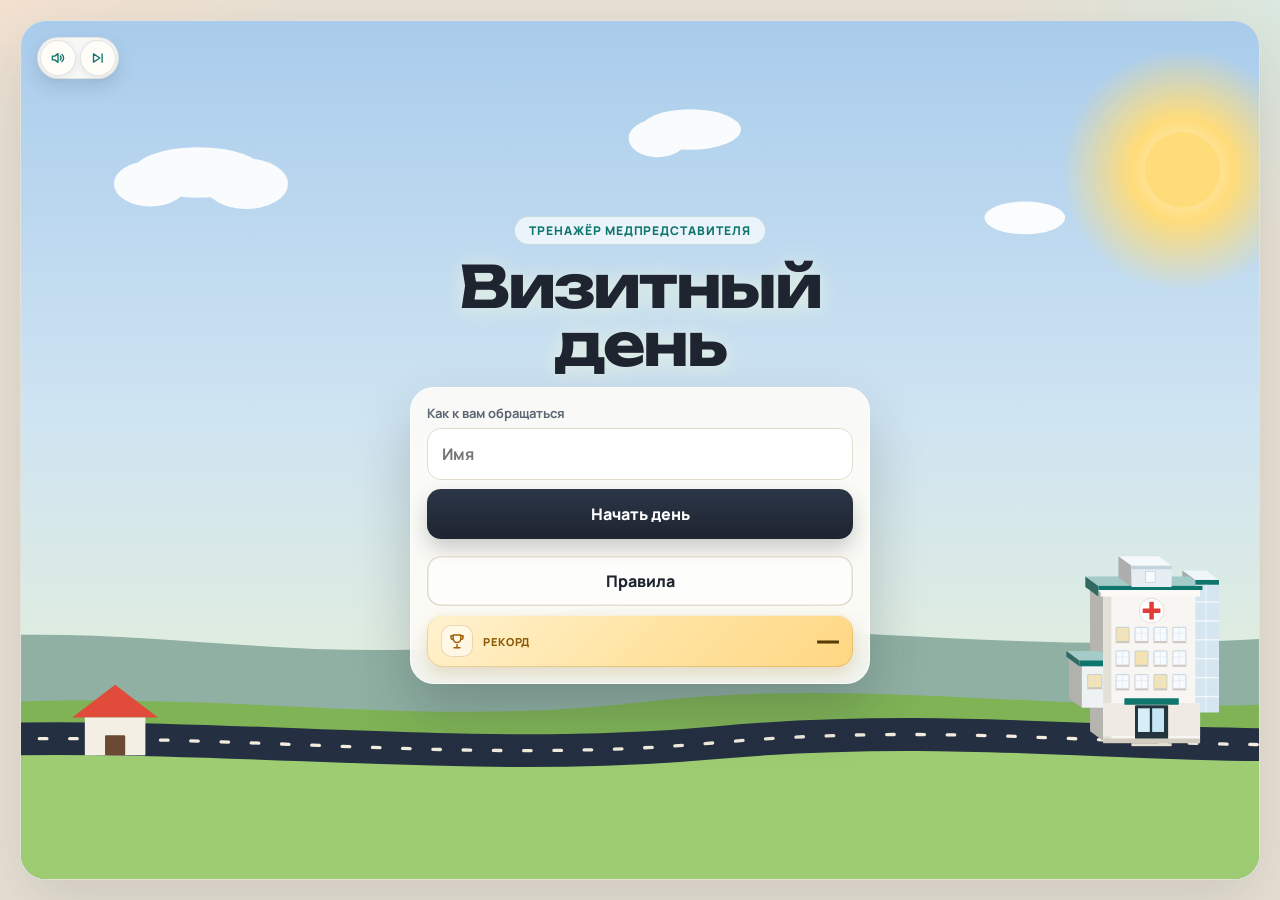
==== index.html @ bf177927 "Record finished days on a shared board under one name per player, and let the admin rename, lock, or" ====
<!DOCTYPE html>
<html lang="ru">
  <head>
    <meta charset="UTF-8" />
    <meta name="viewport" content="width=device-width, initial-scale=1" />
    <meta name="theme-color" content="#f6f1e7" />
    <meta name="description" content="Тренажёр визитного дня медпредставителя: маршрут по врачам и выбор препарата." />
    <title>Визитный день</title>
    <link rel="icon" href="data:image/svg+xml,%3Csvg xmlns='http://www.w3.org/2000/svg' viewBox='0 0 32 32'%3E%3Crect fill='%231e2430' rx='8' width='32' height='32'/%3E%3Cpath d='M8 22 V12 h4 v10 M14 22 V8 h4 v14 M20 22 v-6 h4 v6' fill='none' stroke='%23f6f1e7' stroke-width='2' stroke-linecap='round'/%3E%3C/svg%3E" />
    <link rel="preconnect" href="https://fonts.googleapis.com" />
    <link rel="preconnect" href="https://fonts.gstatic.com" crossorigin />
    <link href="https://fonts.googleapis.com/css2?family=Manrope:wght@400;500;600;700;800&family=Unbounded:wght@500;600&display=swap" rel="stylesheet" />
    <link rel="stylesheet" href="styles.css?v=drug-blue" />
  </head>
  <body>
    <div class="shell">
      <main class="stage" id="app"></main>
      <aside class="panel" id="side-right"></aside>
    </div>
    <script src="game.js?v=medical-names"></script>
    <script src="portraits.js"></script>
    <script src="app.js?v=corners"></script>
  </body>
</html>
---- styles.css ----
:root {
  --paper: #f6f1e7;
  --paper-2: #fffdf8;
  --ink: #1e2430;
  --muted: #5c6573;
  --line: #e4dccb;
  --road: #243042;
  --coral: #e23d2f;
  --teal: #0f766e;
  --amber: #a16207;
  --bad: #b42318;
  --shadow: 0 10px 24px rgba(36, 48, 66, 0.08);
  color-scheme: light;
}

* { box-sizing: border-box; }
*::before, *::after { box-sizing: border-box; }

html, body { height: 100%; }

body {
  margin: 0;
  color: var(--ink);
  font-family: Manrope, "Segoe UI", sans-serif;
  background:
    radial-gradient(900px 420px at -10% -10%, #ffe1cc 0%, transparent 55%),
    radial-gradient(800px 480px at 110% 0%, #d5ebe4 0%, transparent 50%),
    #e7e1d4;
}

button, input { font: inherit; color: inherit; }
button { cursor: pointer; }
button:disabled { cursor: default; }

:focus-visible {
  outline: 3px solid var(--teal);
  outline-offset: 2px;
}

.shell {
  height: 100dvh;
  max-width: 1920px;
  margin: 0 auto;
  padding: 20px;
  display: flex;
  gap: 20px;
}

.stage {
  flex: 1 1 auto;
  min-width: 0;
  height: 100%;
  background: var(--paper);
  position: relative;
  display: flex;
  flex-direction: column;
  overflow: clip;
  border-radius: 26px;
  border: 1px solid rgba(30, 36, 48, 0.08);
  box-shadow: 0 24px 60px rgba(30, 36, 48, 0.12);
}

.panel {
  display: none;
  flex: 0 0 300px;
  height: 100%;
  overflow: auto;
}

.num { font-variant-numeric: tabular-nums; }

.sr {
  position: absolute;
  width: 1px;
  height: 1px;
  overflow: hidden;
  clip: rect(0 0 0 0);
}

.start, .summary {
  flex: 1;
  min-height: 0;
  overflow: auto;
  padding: 40px clamp(24px, 5vw, 64px);
}
.start > *, .summary > * {
  max-width: 760px;
  margin-left: auto;
  margin-right: auto;
}
.start > .roster-grid,
.start > .roster-places { max-width: 1240px; }
.start.roster > * { max-width: 1240px; }

.shell.is-menu .panel { display: none; }

/* Game-style menu: centered console over an illustrated backdrop */
.start.menu {
  position: relative;
  padding: 28px clamp(16px, 4vw, 40px);
  display: flex;
  flex-direction: column;
  justify-content: safe center;
  align-items: center;
  overflow: auto;
}
.start.menu > * { max-width: none; margin: 0; }

.menu-scene {
  position: absolute;
  inset: 0;
  width: 100%;
  height: 100%;
  display: block;
  z-index: 0;
}
.menu-home { cursor: pointer; }
.menu-home-body {
  transform-box: fill-box;
  transform-origin: center;
}
.menu-home:hover .menu-home-body {
  animation: menu-home-pulse 0.85s ease-in-out infinite;
}
.menu-home:active .menu-home-body,
.menu-home.is-tap .menu-home-body {
  animation: menu-home-pulse 0.42s ease-in-out 2;
}
@keyframes menu-home-pulse {
  0%, 100% {
    transform: scale(1);
    filter: drop-shadow(0 0 0 rgba(225, 75, 60, 0));
  }
  50% {
    transform: scale(1.18);
    filter: drop-shadow(0 0 7px rgba(225, 75, 60, 0.7));
  }
}
@media (prefers-reduced-motion: reduce) {
  .menu-home:hover .menu-home-body,
  .menu-home:active .menu-home-body,
  .menu-home.is-tap .menu-home-body { animation: none; }
}

.menu-roster-btn {
  position: absolute;
  top: 16px;
  right: 16px;
  z-index: 3;
  width: 44px;
  height: 44px;
  display: grid;
  place-items: center;
  border: 1px solid rgba(255, 255, 255, 0.7);
  border-radius: 14px;
  background: rgba(255, 253, 248, 0.82);
  backdrop-filter: blur(6px);
  color: var(--ink);
  box-shadow: 0 8px 18px rgba(30, 36, 48, 0.16);
  transition: transform 0.12s ease, background 0.15s ease, box-shadow 0.12s ease;
}
.menu-roster-btn svg { width: 22px; height: 22px; }
.menu-roster-btn:hover {
  transform: translateY(-1px);
  background: rgba(255, 253, 248, 0.95);
  box-shadow: 0 12px 22px rgba(30, 36, 48, 0.2);
}

.menu-shell {
  position: relative;
  z-index: 1;
  width: min(460px, 100%);
  display: flex;
  flex-direction: column;
  gap: 14px;
}

.menu-title { text-align: center; }
.menu-title .eyebrow {
  display: inline-block;
  margin: 0 0 12px;
  padding: 6px 15px;
  border-radius: 999px;
  background: rgba(255, 255, 255, 0.7);
  backdrop-filter: blur(5px);
  color: var(--teal);
  box-shadow: inset 0 0 0 1px rgba(15, 118, 110, 0.18);
}
.menu-title h1 {
  font-size: clamp(40px, 4.6vw, 58px);
  line-height: 1;
  color: var(--ink);
  text-shadow: 0 2px 20px rgba(233, 242, 223, 0.95);
}
.menu-title .lead {
  margin: 10px auto 0;
  max-width: 460px;
  font-size: 14.5px;
  line-height: 1.4;
  font-weight: 600;
  color: #28323f;
  text-shadow: 0 1px 12px rgba(233, 242, 223, 0.95), 0 0 22px rgba(233, 242, 223, 0.85);
}
.menu-record {
  display: flex;
  align-items: center;
  gap: 10px;
  padding: 10px 14px;
  border-radius: 16px;
  background: linear-gradient(135deg, #fff2cf 0%, #ffe3a0 55%, #ffd783 100%);
  box-shadow:
    inset 0 1px 0 rgba(255, 255, 255, 0.7),
    inset 0 0 0 1px rgba(161, 98, 7, 0.22),
    0 6px 16px rgba(161, 98, 7, 0.18);
}
.menu-record-ico {
  flex: none;
  width: 32px;
  height: 32px;
  display: grid;
  place-items: center;
  border-radius: 10px;
  background: rgba(255, 255, 255, 0.55);
  color: #a16207;
  box-shadow: inset 0 0 0 1px rgba(161, 98, 7, 0.22);
}
.menu-record-ico svg { width: 18px; height: 18px; }
.menu-record-label {
  font-size: 11px;
  font-weight: 800;
  letter-spacing: 0.08em;
  text-transform: uppercase;
  color: #8a5a06;
}
.menu-record-value {
  margin-left: auto;
  font-family: Unbounded, Manrope, sans-serif;
  font-size: 20px;
  letter-spacing: -0.04em;
  color: #5a3d05;
}
button.menu-record {
  width: 100%;
  border: 0;
  color: inherit;
  font: inherit;
  text-align: left;
  cursor: pointer;
  transition: transform 0.12s ease;
}
button.menu-record:hover { transform: translateY(-1px); }

/* Glass console with stacked actions */
.menu-card {
  background: rgba(255, 253, 248, 0.88);
  backdrop-filter: blur(16px) saturate(1.1);
  border: 1px solid rgba(255, 255, 255, 0.75);
  border-radius: 24px;
  padding: 16px;
  box-shadow: 0 28px 56px rgba(30, 36, 48, 0.22);
  display: flex;
  flex-direction: column;
  gap: 9px;
}
.menu-card #start-form { display: flex; flex-direction: column; gap: 9px; }
.menu-card .field { margin: 0; font-size: 13px; color: var(--muted); }
.menu-card .field input { margin-top: 6px; min-height: 44px; }
.menu-card .error { margin: 0; min-height: 0; }
.menu-card .error:empty { display: none; }
.menu-card .btn {
  max-width: none;
  min-height: 46px;
  background: linear-gradient(180deg, #2b3647, #1e2430);
  box-shadow: 0 10px 20px rgba(30, 36, 48, 0.22);
  transition: transform 0.12s ease, box-shadow 0.12s ease;
}
.menu-card .btn:not(:disabled):hover {
  transform: translateY(-1px);
  box-shadow: 0 14px 26px rgba(30, 36, 48, 0.28);
}
.menu-card .btn.secondary {
  background: rgba(255, 255, 255, 0.6);
  box-shadow: inset 0 0 0 1.5px var(--line);
}
.menu-card .btn.secondary:not(:disabled):hover {
  background: rgba(255, 255, 255, 0.9);
  box-shadow: inset 0 0 0 1.5px var(--line);
}

.start.menu.summary-menu { overflow: hidden; }
.summary-menu .menu-shell {
  max-height: 100%;
  min-height: 0;
}
.summary-menu .menu-card {
  flex: 1 1 auto;
  min-height: 0;
  overflow: hidden;
}
.summary-body {
  min-height: 0;
  overflow: auto;
  display: flex;
  flex-direction: column;
  gap: 9px;
  padding-right: 12px;
  scrollbar-gutter: stable;
  scrollbar-width: thin;
  scrollbar-color: rgba(30, 36, 48, 0.4) transparent;
}
.summary-body::-webkit-scrollbar { width: 8px; }
.summary-body::-webkit-scrollbar-thumb {
  background: rgba(30, 36, 48, 0.28);
  border-radius: 99px;
}
.summary-menu .menu-title h1 {
  font-size: clamp(34px, 4vw, 48px);
  line-height: 1.05;
}
.summary-score {
  margin: 0;
  text-align: center;
}
.summary-score b {
  display: block;
  font-family: Unbounded, Manrope, sans-serif;
  font-size: 56px;
  letter-spacing: -0.05em;
  line-height: 0.95;
}
.summary-score span {
  display: block;
  margin-top: 4px;
  color: var(--muted);
  font-size: 13px;
  font-weight: 700;
}
.summary-kicker {
  margin: 4px 0 0;
  font-size: 11px;
  font-weight: 800;
  letter-spacing: 0.08em;
  text-transform: uppercase;
  color: var(--muted);
}
.summary-stats {
  margin: 0;
  padding: 0;
  list-style: none;
}
.summary-stats li {
  display: flex;
  justify-content: space-between;
  gap: 12px;
  align-items: baseline;
  padding: 8px 2px;
  border-top: 1px solid rgba(228, 220, 203, 0.95);
  font-size: 14px;
}
.summary-stats span { color: var(--muted); font-weight: 700; }
.summary-stats b {
  font-family: Unbounded, Manrope, sans-serif;
  font-size: 15px;
  letter-spacing: -0.03em;
  text-align: right;
}
.summary-tips {
  margin: 0;
  padding: 0;
  list-style: none;
  display: grid;
  gap: 6px;
}
.summary-tips li {
  margin: 0;
  padding: 10px 12px;
  border-radius: 14px;
  background: rgba(255, 255, 255, 0.55);
  box-shadow: inset 0 0 0 1px var(--line);
  font-size: 13px;
  line-height: 1.4;
  font-weight: 650;
}
.summary-empty {
  margin: 0;
  color: var(--muted);
  font-size: 13px;
  line-height: 1.4;
  font-weight: 650;
}
.menu-card .summary-log { margin: 0; }
.menu-card .summary-log article {
  background: rgba(255, 255, 255, 0.55);
  box-shadow: inset 0 0 0 1px var(--line);
}

/* Rules modal */
.menu-modal {
  position: absolute;
  inset: 0;
  z-index: 20;
  display: flex;
  align-items: center;
  justify-content: center;
  padding: 28px;
  background: rgba(30, 36, 48, 0.44);
  backdrop-filter: blur(3px);
  opacity: 0;
  transition: opacity 0.2s ease;
}
.menu-modal.is-open { opacity: 1; }
.menu-modal-card {
  width: min(460px, 100%);
  max-height: 100%;
  overflow: auto;
  background: var(--paper-2);
  border-radius: 24px;
  padding: 20px 22px 22px;
  box-shadow: 0 30px 70px rgba(30, 36, 48, 0.34);
  transform: translateY(10px) scale(0.98);
  transition: transform 0.2s ease;
}
.menu-modal.is-open .menu-modal-card { transform: none; }
.menu-modal-head {
  display: flex;
  align-items: center;
  justify-content: space-between;
  gap: 12px;
  margin-bottom: 14px;
}
.menu-modal-head h2 { margin: 0; font-size: 24px; letter-spacing: -0.04em; line-height: 1.1; }
.menu-modal-close {
  flex: none;
  width: 38px;
  height: 38px;
  display: grid;
  place-items: center;
  border: 0;
  border-radius: 12px;
  background: rgba(36, 48, 66, 0.06);
  color: var(--ink);
  transition: background 0.15s ease;
}
.menu-modal-close svg { width: 18px; height: 18px; }
.menu-modal-close:hover { background: rgba(36, 48, 66, 0.12); }
.board-tabs {
  display: grid;
  grid-template-columns: repeat(3, minmax(0, 1fr));
  gap: 6px;
  margin: 0 0 8px;
}
.board-tabs button {
  min-height: 40px;
  border: 0;
  border-radius: 12px;
  background: rgba(36, 48, 66, 0.06);
  color: var(--muted);
  font: inherit;
  font-size: 13px;
  font-weight: 800;
}
.board-tabs button.is-on {
  background: #1e2430;
  color: #fffdf8;
}
.board-note {
  margin: 0 0 12px;
  color: var(--muted);
  font-size: 13px;
  font-weight: 700;
}
.board-list {
  list-style: none;
  margin: 0;
  padding: 0;
  display: grid;
  gap: 6px;
}
.board-list li {
  display: grid;
  grid-template-columns: 28px minmax(0, 1fr) auto;
  gap: 8px;
  align-items: center;
  min-height: 42px;
  padding: 8px 10px;
  border-radius: 12px;
  background: white;
  box-shadow: inset 0 0 0 1px var(--line);
}
.board-list .rank {
  font-family: Unbounded, Manrope, sans-serif;
  font-size: 13px;
  color: var(--muted);
}
.board-list .is-1 .rank { color: #a16207; }
.board-list .is-2 .rank { color: #5c6573; }
.board-list .is-3 .rank { color: #9a3412; }
.board-list .who {
  overflow: hidden;
  text-overflow: ellipsis;
  white-space: nowrap;
  font-weight: 800;
}
.board-list .who i {
  margin-left: 6px;
  font-style: normal;
  font-size: 11px;
  font-weight: 800;
  letter-spacing: 0.04em;
  text-transform: uppercase;
  color: var(--teal);
}
.board-list .val { font-weight: 800; }
.board-list .is-you {
  background: #e7f6f3;
  box-shadow: inset 0 0 0 1.5px rgba(15, 118, 110, 0.45);
}
.board-empty {
  margin: 4px 0 0;
  color: var(--muted);
  font-weight: 700;
}
.menu-modal .rules { margin: 0; gap: 10px; }

.eyebrow {
  margin: 0 0 8px;
  color: var(--teal);
  font-size: 12px;
  font-weight: 800;
  letter-spacing: 0.08em;
  text-transform: uppercase;
}
.sheet .eyebrow {
  letter-spacing: 0.04em;
  line-height: 1.35;
}
.sheet .clinic-name {
  font-size: 16px;
  letter-spacing: 0.03em;
}

h1, h2, .score-pill strong, .result-points, .stamp {
  font-family: Unbounded, Manrope, sans-serif;
}

h1 {
  margin: 0;
  font-size: clamp(38px, 4vw, 54px);
  line-height: 1.02;
  letter-spacing: -0.04em;
}

.lead {
  margin: 14px 0 0;
  font-size: 16px;
  line-height: 1.45;
  max-width: 38em;
}

.rules {
  margin: 18px 0;
  padding: 0;
  list-style: none;
  display: grid;
  gap: 10px;
}

.rules li {
  display: grid;
  grid-template-columns: auto 1fr;
  gap: 10px;
  align-items: start;
  background: var(--paper-2);
  border-radius: 16px;
  padding: 12px;
  box-shadow: var(--shadow);
}

.rules b {
  width: 28px;
  height: 28px;
  border-radius: 50%;
  display: grid;
  place-items: center;
  background: var(--ink);
  color: white;
  font-size: 13px;
}

.rules p { margin: 0; line-height: 1.4; }
.rules span { display: block; color: var(--muted); font-size: 13px; margin-top: 2px; }

.block-title {
  margin: 22px 0 8px;
  font-size: 13px;
  font-weight: 800;
  letter-spacing: 0.04em;
  text-transform: uppercase;
  color: var(--muted);
}

.legend, .drugs {
  display: grid;
  grid-template-columns: repeat(auto-fit, minmax(170px, 1fr));
  gap: 8px;
}
.drugs { position: relative; }
.drug-flow {
  position: absolute;
  z-index: 1;
  margin: 0;
  width: 0;
  height: 0;
  border-radius: 14px;
  background-image: linear-gradient(
    105deg,
    #0c6b62 0%,
    #149488 24%,
    #5ee0c8 46%,
    #128578 64%,
    #0a574f 100%
  );
  background-size: 220% 100%;
  background-position: 0% 50%;
  box-shadow: 0 8px 16px rgba(12, 107, 98, 0.28), inset 0 1px 0 rgba(255, 255, 255, 0.38);
  pointer-events: none;
  opacity: 0;
  animation: sheet-btn-flow 4.8s ease-in-out infinite;
}
.drug-flow.is-on { opacity: 1; }

.legend-item, .drug {
  background: var(--paper-2);
  border-radius: 14px;
  padding: 10px 10px 10px 12px;
  border-left: 4px solid var(--spec);
  box-shadow: var(--shadow);
}

.legend-item { display: flex; flex-direction: column; gap: 2px; }
.legend-item b { font-size: 14px; }
.legend-item span, .drug small { color: var(--muted); font-size: 12px; }

.field { display: block; margin-top: 18px; font-weight: 700; }
.field input {
  display: block;
  width: 100%;
  margin-top: 8px;
  border: 1.5px solid var(--line);
  background: white;
  border-radius: 14px;
  padding: 14px 14px;
  font-size: 16px;
  min-height: 52px;
}
.field input:focus { border-color: var(--ink); outline: none; }

.error { min-height: 1.2em; margin: 8px 0 0; color: var(--bad); font-size: 14px; font-weight: 600; }

.btn, .ghost {
  appearance: none;
  border: 0;
  border-radius: 14px;
  min-height: 52px;
  padding: 14px 16px;
  font-weight: 800;
}

.btn {
  width: 100%;
  max-width: 420px;
  background: var(--ink);
  color: white;
}
.btn:not(:disabled):active { transform: translateY(1px); }
.btn:disabled { opacity: 0.4; }
.btn.secondary { background: transparent; color: var(--ink); box-shadow: inset 0 0 0 1.5px var(--line); margin-top: 8px; }

.ghost {
  background: transparent;
  color: var(--teal);
  width: 100%;
}

.roster-places {
  display: grid;
  grid-template-columns: repeat(auto-fill, minmax(240px, 1fr));
  gap: 8px;
  margin: 0 0 28px;
}
.roster-place {
  margin: 0;
  padding: 12px 14px;
  border-radius: 14px;
  background: var(--paper-2);
  box-shadow: var(--shadow);
  font-size: 14px;
  font-weight: 800;
  line-height: 1.3;
}
.roster-lines {
  display: grid;
  grid-template-columns: repeat(auto-fill, minmax(280px, 1fr));
  gap: 8px;
  margin: 0 0 28px;
}
.roster-line {
  margin: 0;
  padding: 12px 14px;
  border-radius: 14px;
  background: var(--paper-2);
  box-shadow: var(--shadow);
  line-height: 1.35;
}
.roster-line b {
  display: block;
  margin-bottom: 2px;
  color: #6a4510;
  font-size: 14px;
}
.roster-line span {
  color: var(--ink);
  font-size: 14px;
  font-weight: 700;
}
.roster-grid {
  display: grid;
  grid-template-columns: repeat(auto-fill, minmax(168px, 1fr));
  gap: 14px;
  margin: 18px 0 22px;
}
.roster-card {
  background: var(--paper-2);
  border-radius: 18px;
  padding: 10px 10px 12px;
  box-shadow: var(--shadow);
  text-align: center;
}
.roster-card .portrait { border-radius: 14px; }
.roster-card .spec { margin: 4px 0 0; }
.roster-note {
  margin: -6px 0 14px;
  color: var(--muted);
  font-size: 14px;
  font-weight: 700;
  line-height: 1.4;
}
.roster-kicker {
  margin: 0 0 8px;
  font-size: 13px;
  font-weight: 800;
  letter-spacing: 0.04em;
  text-transform: uppercase;
  color: var(--muted);
}
.roster-names {
  display: flex;
  flex-wrap: wrap;
  gap: 8px;
  margin: 0 0 18px;
}
.roster-name {
  margin: 0;
  padding: 8px 12px;
  border-radius: 999px;
  background: var(--paper-2);
  box-shadow: var(--shadow);
  font-size: 14px;
  font-weight: 800;
}
.roster .btn { margin-top: 4px; }

.fine { color: var(--muted); font-size: 12px; line-height: 1.45; margin: 14px 0 0; }
.best-line { margin: 12px 0 0; font-weight: 700; }

.game {
  position: relative;
  flex: 1;
  min-height: 0;
  display: flex;
  flex-direction: column;
}

.topbar {
  flex-shrink: 0;
  padding: 12px 22px 10px;
  background: rgba(246, 241, 231, 0.94);
  border-bottom: 1px solid rgba(36, 48, 66, 0.06);
  position: relative;
  z-index: 6;
  display: grid;
  grid-template-columns: auto minmax(80px, 1fr) auto;
  grid-template-areas:
    "who bar links"
    "who meta links";
  gap: 4px 28px;
  align-items: center;
}
.top-row { grid-area: who; display: flex; align-items: center; }
.daybar { grid-area: bar; }
.day-meta { grid-area: meta; }
.top-links { grid-area: links; }

.score-pill {
  display: flex;
  align-items: center;
  gap: 8px;
  padding: 4px 14px 4px 4px;
  border-radius: 16px;
  background:
    linear-gradient(180deg, rgba(255, 255, 255, 0.72), rgba(255, 255, 255, 0) 46%),
    linear-gradient(180deg, #fff4cc, #f6c453);
  color: #6a4510;
  line-height: 1;
  flex-shrink: 0;
  box-shadow:
    inset 0 1px 0 rgba(255, 255, 255, 0.9),
    inset 0 0 0 1px rgba(176, 124, 20, 0.28),
    0 8px 16px rgba(176, 124, 20, 0.16);
}
.score-mark {
  width: 32px;
  height: 32px;
  border-radius: 12px;
  display: grid;
  place-items: center;
  background:
    linear-gradient(180deg, #fffdf6, #ffe08a);
  color: #c2410c;
  box-shadow: inset 0 0 0 1px rgba(176, 124, 20, 0.22);
}
.score-mark svg { width: 16px; height: 16px; display: block; }
.score-copy {
  display: flex;
  flex-direction: column;
  align-items: flex-start;
  gap: 2px;
  min-width: 4.2em;
}
.score-kicker {
  font-family: Manrope, sans-serif;
  font-size: 9px;
  font-weight: 800;
  letter-spacing: 0.12em;
  text-transform: uppercase;
  color: #8a5a14;
}
.score-pill strong {
  font-size: 18px;
  font-weight: 600;
  letter-spacing: -0.04em;
  line-height: 1;
  color: #5c3a08;
}

.daybar {
  align-self: end;
  height: 8px;
  border-radius: 99px;
  background: #e3d9c6;
  overflow: hidden;
}
.daybar i {
  display: block;
  height: 100%;
  width: 0;
  background: linear-gradient(90deg, var(--teal), #e2a23a 70%, var(--coral));
  border-radius: inherit;
}

.day-meta, .top-links {
  display: flex;
  justify-content: space-between;
  gap: 16px;
  align-items: center;
  font-size: 12px;
  color: var(--muted);
}
.top-links { justify-content: flex-end; gap: 8px; }
.soundbar {
  position: relative;
  z-index: 6;
  display: flex;
  align-items: center;
  flex-shrink: 0;
  gap: 4px;
  padding: 3px;
  border-radius: 999px;
  background: #fffdf8;
  box-shadow: inset 0 0 0 1px rgba(36, 48, 66, 0.1);
}
.soundbar.is-floating {
  position: absolute;
  top: 16px;
  left: 16px;
  z-index: 4;
  max-width: none;
  margin: 0;
  background: rgba(255, 253, 248, 0.9);
  box-shadow: inset 0 0 0 1px rgba(36, 48, 66, 0.1), 0 8px 18px rgba(30, 36, 48, 0.12);
}
.start > .soundbar.is-floating { max-width: none; margin: 0; }
.start { position: relative; }
.sound-mute.is-off { color: var(--muted); }
.icon-btn {
  width: 36px;
  height: 36px;
  min-height: 36px;
  padding: 0;
  border: 0;
  border-radius: 50%;
  display: grid;
  place-items: center;
  background: #fffdf8;
  color: var(--teal);
  box-shadow: inset 0 0 0 1px rgba(36, 48, 66, 0.12), 0 2px 6px rgba(30, 36, 48, 0.08);
}
.icon-btn svg {
  width: 18px;
  height: 18px;
  display: block;
  fill: none;
  stroke: currentColor;
  stroke-width: 1.8;
  stroke-linecap: round;
  stroke-linejoin: round;
}
.icon-btn:hover { background: #f3fbf8; }
.icon-finish { color: var(--coral); }
.icon-finish:hover { background: #fff4f1; }

.map-frame {
  position: relative;
  flex: 1 1 auto;
  height: 0;
  min-height: 0;
}
.map-frame > .soundbar {
  position: absolute;
  top: 16px;
  left: 16px;
  z-index: 7;
  background: rgba(255, 253, 248, 0.94);
  box-shadow: inset 0 0 0 1px rgba(36, 48, 66, 0.1), 0 8px 18px rgba(30, 36, 48, 0.16);
}
.map-scroll {
  position: absolute;
  inset: 0;
  overflow-x: scroll;
  overflow-y: auto;
  overscroll-behavior: contain;
  overflow-anchor: none;
  background: #b9e2fb;
}

.stage.is-modal .map-scroll { overflow: hidden; }
.stage.is-busy .map-scroll { overflow: auto; pointer-events: none; }

.scenery {
  position: absolute;
  inset: 0;
  z-index: 0;
  pointer-events: none;
  overflow: hidden;
}
.landscape {
  position: absolute;
  inset: 0;
  width: 100%;
  height: 100%;
  display: block;
  transform: translateZ(0);
}
.sky-cloud { opacity: 0.94; }
.sky-sun { filter: drop-shadow(0 0 4px rgba(255, 210, 90, 0.35)); }
.hill-far { fill: #8aa89a; }
.hill-mid { fill: #6d9a62; }
.hill-near { fill: #7fb356; }
.hill-front { fill: #9dcc72; }
.hill-sheet {
  position: absolute;
  top: 0;
  height: 100%;
  pointer-events: none;
  will-change: transform;
}
.sky-clouds { z-index: 0; }

.route {
  position: relative;
  height: 100%;
  min-height: 100%;
  width: 2400px;
}

.road {
  position: absolute;
  left: 0;
  top: 0;
  width: 100%;
  height: 100%;
  overflow: visible;
  pointer-events: none;
  z-index: 1;
}
.road-body {
  fill: url(#roadSideGrad);
  stroke: #1a2030;
  stroke-width: 0.8;
  stroke-linejoin: round;
}
.road-lip {
  fill: none;
  stroke: rgba(255, 253, 248, 0.38);
  stroke-width: 2;
  stroke-linecap: round;
}
.road-mark {
  fill: none;
  stroke: #f3ecdf;
  stroke-width: 1.5;
  stroke-dasharray: 3 14;
  stroke-linecap: round;
  opacity: 0.85;
}

.skyline {
  position: absolute;
  inset: 0;
  z-index: 0;
  pointer-events: none;
}
.city-layer { position: absolute; inset: 0; }
.city-block {
  position: absolute;
  left: 0;
  top: 0;
  transform: translate(-50%, -100%);
  filter: brightness(0.84) saturate(0.86) drop-shadow(0 2px 1px rgba(36, 48, 66, 0.16));
  will-change: transform;
}
.city-layer[data-depth="0.97"] .city-block {
  filter: brightness(0.78) saturate(0.8) drop-shadow(0 2px 1px rgba(36, 48, 66, 0.14));
}
.city-layer[data-depth="0.94"] .city-block {
  filter: brightness(0.48) saturate(0.5) drop-shadow(0 2px 1px rgba(36, 48, 66, 0.1));
}
.city-block svg { display: block; width: 100%; height: 100%; }

.stop { position: absolute; width: 0; height: 0; }
.stop.center { width: 168px; height: auto; z-index: 3; }
.clinic-hit {
  position: absolute;
  left: calc(var(--clinic-w, 194px) / -2);
  top: calc(var(--clinic-sink, 4px) - var(--clinic-h, 263px));
  width: var(--clinic-w, 194px);
  height: var(--clinic-h, 263px);
  padding: 0;
  border: 0;
  background: none;
  color: inherit;
}
.clinic {
  position: absolute;
  inset: 0;
  z-index: 0;
  pointer-events: none;
  filter: drop-shadow(0 4px 3px rgba(36, 48, 66, 0.28));
  transition: filter 0.2s ease;
}
.clinic-hit:not(:disabled) { cursor: pointer; }
.clinic-hit:not(:disabled):hover .clinic {
  filter:
    brightness(1.07)
    saturate(1.06)
    drop-shadow(0 8px 6px rgba(36, 48, 66, 0.34))
    drop-shadow(0 0 12px color-mix(in srgb, var(--spec, #0f766e) 55%, transparent));
}
.clinic svg { display: block; width: 100%; height: 100%; }
.clinic-banner {
  --banner-ring: transparent;
  position: absolute;
  left: 50%;
  bottom: calc(100% + var(--banner-gap, 10px));
  z-index: 3;
  display: flex;
  align-items: stretch;
  gap: 4px;
  transform: translateX(-50%);
  padding: 4px;
  border-radius: 18px;
  background: #fffdf8;
  color: var(--ink);
  box-shadow:
    0 0 0 1px rgba(30, 36, 48, 0.06),
    0 0 0 2px var(--banner-ring),
    0 12px 20px rgba(30, 36, 48, 0.16);
  white-space: nowrap;
  transition: transform 0.55s cubic-bezier(0.2, 0.7, 0.2, 1), box-shadow 0.35s ease;
}
.clinic-hit:not(:disabled):hover .clinic-banner {
  --banner-ring: color-mix(in srgb, var(--spec, #0f766e) 62%, white);
  transform: translateX(-50%) translateY(-4px);
  transition: transform 0.2s ease, box-shadow 0.2s ease;
}
.clinic-banner::after {
  content: "";
  position: absolute;
  left: 50%;
  bottom: -6px;
  transform: translateX(-50%);
  border-left: 7px solid transparent;
  border-right: 7px solid transparent;
  border-top: 7px solid #fffdf8;
  filter: drop-shadow(0 1px 0 rgba(30, 36, 48, 0.06));
}
.banner-time {
  display: flex;
  align-items: center;
  gap: 6px;
  min-width: 78px;
  padding: 6px 10px 6px 8px;
  border-radius: 14px;
  background:
    linear-gradient(180deg, rgba(255, 255, 255, 0.72), rgba(255, 255, 255, 0) 52%),
    linear-gradient(180deg, #fff3d4, #ffd27a);
  color: #8a4e12;
  box-shadow: inset 0 0 0 1px rgba(176, 112, 20, 0.16);
}
.banner-time[hidden] { display: none; }
.banner-time-icon { width: 15px; height: 15px; flex: none; }
.banner-time-copy { display: flex; flex-direction: column; align-items: flex-start; gap: 2px; }
.banner-time-val {
  font-family: Unbounded, Manrope, sans-serif;
  font-size: 13px;
  font-weight: 600;
  letter-spacing: -0.03em;
  line-height: 1;
}
.banner-kicker {
  font-family: Manrope, sans-serif;
  font-size: 9px;
  font-weight: 800;
  letter-spacing: 0.02em;
  line-height: 1;
  opacity: 0.78;
}
.is-current .banner-time {
  background:
    linear-gradient(180deg, rgba(255, 255, 255, 0.72), rgba(255, 255, 255, 0) 52%),
    linear-gradient(180deg, #e7f7f3, #b7e6db);
  color: #0f766e;
  box-shadow: inset 0 0 0 1px rgba(15, 118, 110, 0.18);
}
.banner-pts {
  display: flex;
  flex-direction: column;
  align-items: center;
  justify-content: center;
  gap: 2px;
  min-width: 64px;
  padding: 6px 12px 7px;
  border-radius: 14px;
}
.banner-pts-open {
  background:
    linear-gradient(180deg, rgba(255, 255, 255, 0.78), rgba(255, 255, 255, 0.16) 48%),
    color-mix(in srgb, var(--spec, #0f766e) 24%, white);
  color: color-mix(in srgb, var(--spec, #0f766e) 74%, #1e2430);
  box-shadow: inset 0 0 0 1px color-mix(in srgb, var(--spec, #0f766e) 28%, white);
}
.banner-pts-done {
  display: none;
  flex-direction: row;
  gap: 6px;
  padding-left: 10px;
  background:
    linear-gradient(180deg, rgba(255, 255, 255, 0.75), rgba(255, 255, 255, 0) 50%),
    #e7f6ef;
  color: #176b32;
  box-shadow: inset 0 0 0 1px rgba(23, 107, 50, 0.14);
}
.banner-pts .num {
  font-family: Unbounded, Manrope, sans-serif;
  font-size: 16px;
  font-weight: 600;
  letter-spacing: -0.04em;
  line-height: 1;
  color: color-mix(in srgb, var(--spec, #0f766e) 82%, #1e2430);
}
.banner-unit {
  font-family: Manrope, sans-serif;
  font-size: 9px;
  font-weight: 800;
  letter-spacing: 0.03em;
  line-height: 1;
  opacity: 0.78;
}
.banner-score { display: flex; flex-direction: column; align-items: center; gap: 2px; }
.banner-check { width: 16px; height: 16px; flex: none; color: currentColor; }
.stop.is-visited .banner-time,
.stop.is-visited .banner-pts-open { display: none; }
.stop.is-visited .banner-pts-done { display: flex; }
.stop.is-reveal.is-visited .clinic-banner { transform: translateX(-50%) scale(1.06); }
.clinic-hit:not(:disabled):active .clinic-banner { transform: translateX(-50%) scale(0.97); }
.is-locked .clinic { opacity: 0.5; }
.is-locked .clinic-banner { opacity: 0.88; }
.is-current .clinic-banner { --banner-ring: var(--ink); }
.is-selected .clinic-banner { --banner-ring: var(--coral); }
.stop[data-outcome="full"] { --visit-accent: #176b32; }
.stop[data-outcome="half"] { --visit-accent: #8a4e12; }
.stop[data-outcome="quarter"] { --visit-accent: #3451a3; }
.stop[data-outcome="none"] { --visit-accent: #5c6573; }
.stop[data-outcome="dislike"] { --visit-accent: #b42318; }
.stop[data-outcome="full"] .banner-pts-done {
  background:
    linear-gradient(180deg, rgba(255, 255, 255, 0.75), rgba(255, 255, 255, 0) 50%),
    #e7f6ef;
  color: #176b32;
}
.stop[data-outcome="half"] .banner-pts-done {
  background:
    linear-gradient(180deg, rgba(255, 255, 255, 0.75), rgba(255, 255, 255, 0) 50%),
    #fff1d4;
  color: #8a4e12;
}
.stop[data-outcome="quarter"] .banner-pts-done {
  background:
    linear-gradient(180deg, rgba(255, 255, 255, 0.75), rgba(255, 255, 255, 0) 50%),
    #e7eeff;
  color: #3451a3;
}
.stop[data-outcome="none"] .banner-pts-done {
  background:
    linear-gradient(180deg, rgba(255, 255, 255, 0.75), rgba(255, 255, 255, 0) 50%),
    #eef0f3;
  color: #5c6573;
}
.stop[data-outcome="dislike"] .banner-pts-done {
  background:
    linear-gradient(180deg, rgba(255, 255, 255, 0.75), rgba(255, 255, 255, 0) 50%),
    #ffece8;
  color: #b42318;
}
.stop[data-outcome="full"] .banner-pts-done .num,
.stop[data-outcome="half"] .banner-pts-done .num,
.stop[data-outcome="quarter"] .banner-pts-done .num,
.stop[data-outcome="none"] .banner-pts-done .num,
.stop[data-outcome="dislike"] .banner-pts-done .num { color: currentColor; }
.home { display: block; width: 100%; height: auto; overflow: visible; }
.home text { font-family: Manrope, sans-serif; font-size: 15px; font-weight: 800; fill: var(--ink); }

.pin {
  position: absolute;
  width: 14px;
  height: 14px;
  border-radius: 50%;
  background: var(--paper);
  border: 3px solid var(--road);
  z-index: 2;
  left: 50%;
}
.stop.at-clinic .pin { top: 0; bottom: auto; transform: translate(-50%, -50%); }
.stop.center .pin { left: 100%; top: 60.6%; transform: translate(-50%, -50%); }

.token {
  position: absolute;
  z-index: 4;
  width: 80px;
  height: 35px;
  margin-left: -40px;
  margin-top: -26px;
  pointer-events: none;
  transform-origin: 50% 75%;
}
.token svg { display: block; width: 100%; height: 100%; overflow: visible; filter: drop-shadow(0 2px 1px rgba(30, 36, 48, 0.35)); }
.car-suspension,
.car-engine,
.car-spring,
.car-wheel {
  transform-box: fill-box;
  transform-origin: center bottom;
}
.car-engine { transform-origin: 50% 62%; }
.car-wheel { transform-origin: center; }
.car-suspension { animation: car-spring 0.52s ease-in-out infinite; }
.car-engine { animation: car-motor 0.11s linear infinite; }
.car-spring { animation: car-spring-squash 0.52s ease-in-out infinite; }
.token.is-driving .car-suspension,
.token.is-driving .car-spring { animation-duration: 0.26s; }
.token.is-driving .car-wheel { animation: car-roll 0.38s linear infinite; }
@keyframes car-spring {
  0%, 100% { transform: translateY(0); }
  50% { transform: translateY(1.7px); }
}
@keyframes car-spring-squash {
  0%, 100% { transform: scaleY(1); }
  50% { transform: scaleY(0.45); }
}
@keyframes car-motor {
  0%, 100% { transform: translate(0, 0); }
  25% { transform: translate(0.45px, -0.25px); }
  50% { transform: translate(-0.4px, 0.3px); }
  75% { transform: translate(0.3px, 0.15px); }
}
@keyframes car-roll {
  to { transform: rotate(360deg); }
}
@media (prefers-reduced-motion: reduce) {
  .car-suspension,
  .car-engine,
  .car-spring,
  .car-wheel { animation: none; }
}

.portrait-slot { position: relative; width: 100%; }
.portrait { width: 100%; height: auto; display: block; border-radius: 14px; }
.portrait .face-lid,
.portrait .face-look,
.portrait .face-brow {
  transform-box: fill-box;
  transform-origin: center;
}
.portrait .face-lid {
  transform: scaleY(0);
  transform-origin: center top;
  animation: face-blink var(--face-pace, 6.4s) var(--face-delay, 0s) infinite;
  animation-fill-mode: backwards;
}
.portrait .face-look {
  animation: face-glance calc(var(--face-pace, 6.4s) * 1.05) calc(var(--face-delay, 0s) + 0.15s) infinite;
}
.portrait .face-brow {
  animation: face-brow var(--face-pace, 6.4s) var(--face-delay, 0s) infinite;
}
@keyframes face-blink {
  0%, 8%, 14%, 20%, 26%, 100% { transform: scaleY(0); }
  11%, 23% { transform: scaleY(1); }
}
@keyframes face-glance {
  0%, 30%, 78%, 100% { transform: translate(0, 0); }
  40%, 52% { transform: translate(1.7px, 0.35px); }
  62%, 72% { transform: translate(-1.3px, 0.55px); }
}
@keyframes face-brow {
  0%, 32%, 74%, 100% { transform: translateY(0); }
  44%, 60% { transform: translateY(-1.4px); }
}
@media (prefers-reduced-motion: reduce) {
  .portrait .face-lid,
  .portrait .face-look,
  .portrait .face-brow { animation: none; }
  .portrait .face-lid { transform: scaleY(0); }
}
.who { display: flex; flex-direction: column; align-items: center; width: 100%; line-height: 1.15; color: var(--ink); }
.who .first,
.who .last { font-size: 12px; font-weight: 800; letter-spacing: -0.03em; color: var(--ink); }
.who .last { font-size: 13px; }
.spec { font-weight: 800; color: var(--spec); font-size: 11px; margin: 1px 0 4px; }

.is-visited .portrait { filter: saturate(0.45); }
.person { display: flex; gap: 12px; align-items: center; margin-bottom: 4px; }
.person .portrait { width: 72px; height: 90px; flex: none; border-radius: 16px; }
.person h2 { font-size: 22px; }
.person .sub { margin: 4px 0 0; }

.doctor-pick {
  display: grid;
  grid-template-columns: repeat(3, minmax(0, 1fr));
  gap: 8px;
  margin: 4px 0 12px;
}
.sheet.is-pick {
  padding: 28px 28px 26px;
}
.sheet.is-pick .clinic-name {
  margin-bottom: 14px;
}
.sheet.is-pick h2 {
  margin-bottom: 22px;
}
.sheet.is-pick .doctor-pick {
  gap: 14px;
  margin: 0 0 22px;
}
.sheet.is-pick .doctor-choice {
  gap: 10px;
  padding: 14px 10px 16px;
}
.doctor-choice {
  display: flex;
  flex-direction: column;
  align-items: center;
  gap: 4px;
  min-height: 0;
  padding: 8px 6px 10px;
  border-radius: 16px;
  border: 1.5px solid var(--line);
  background: white;
  text-align: center;
}
.doctor-choice .portrait { width: auto; height: 112px; max-width: 100%; border-radius: 14px; }
.doctor-choice .spec { font-size: 12px; font-weight: 800; color: var(--spec); margin: 0; }
.doctor-choice:not(:disabled) {
  position: relative;
  border: 2px solid var(--spec);
  background:
    linear-gradient(180deg, rgba(255, 255, 255, 0.72), rgba(255, 255, 255, 0.16) 48%),
    color-mix(in srgb, var(--spec) 16%, white);
  animation: doctor-pulse 2.2s ease-in-out infinite;
}
.doctor-pick .doctor-choice:nth-child(2):not(:disabled) { animation-delay: .28s; }
.doctor-pick .doctor-choice:nth-child(3):not(:disabled) { animation-delay: .56s; }
.doctor-choice:not(:disabled)::after {
  content: "";
  position: absolute;
  inset: 0;
  border-radius: inherit;
  pointer-events: none;
  animation: doctor-ring 2.2s ease-out infinite;
}
.doctor-pick .doctor-choice:nth-child(2):not(:disabled)::after { animation-delay: .28s; }
.doctor-pick .doctor-choice:nth-child(3):not(:disabled)::after { animation-delay: .56s; }
@keyframes doctor-pulse {
  0%, 100% { transform: scale(1); box-shadow: 0 6px 14px rgba(30, 36, 48, 0.08); }
  50% { transform: scale(1.04); box-shadow: 0 12px 22px color-mix(in srgb, var(--spec) 34%, transparent); }
}
@keyframes doctor-ring {
  0% { box-shadow: 0 0 0 0 color-mix(in srgb, var(--spec) 50%, transparent); }
  75%, 100% { box-shadow: 0 0 0 8px color-mix(in srgb, var(--spec) 0%, transparent); }
}
.doctor-choice.is-picked {
  border-color: var(--ink);
  box-shadow: 0 0 0 1px var(--ink);
}
.doctor-choice.is-seen {
  opacity: 0.5;
  border-style: dashed;
}
.doctor-choice:disabled { cursor: default; }
.doctor-card {
  display: grid;
  grid-template-columns: 148px minmax(0, 1fr);
  gap: 16px;
  align-items: center;
  margin: 2px 0 12px;
}
.doctor-card .portrait { width: 148px; height: 185px; border-radius: 20px; }
.doctor-card h2 { margin: 0; font-size: 26px; line-height: 1.05; }
.doctor-card h2 .first,
.doctor-card h2 .last { display: block; }
.doctor-card .spec { margin: 8px 0 0; font-size: 20px; font-weight: 800; }
@media (max-width: 520px) {
  .doctor-pick { grid-template-columns: 1fr; }
  .doctor-card { grid-template-columns: 1fr; justify-items: center; text-align: center; }
}
.mark {
  width: 18px;
  height: 18px;
  border-radius: 6px;
  display: inline-grid;
  place-items: center;
  background: var(--spec);
  color: white;
  font-size: 11px;
  font-style: normal;
  font-weight: 800;
}

.day-end {
  width: 100%;
}
.day-end[hidden] { display: none; }
.game-corner {
  position: absolute;
  z-index: 6;
  right: 20px;
  bottom: 20px;
  width: min(440px, calc(100% - 40px));
  display: flex;
  flex-direction: column;
  align-items: flex-end;
  gap: 12px;
  pointer-events: none;
}
.game-corner > * { pointer-events: auto; }
.portfolio-btn {
  display: flex;
  align-items: center;
  gap: 8px;
  height: 42px;
  padding: 0 14px 0 12px;
  border: 0;
  border-radius: 999px;
  background: rgba(255, 253, 248, 0.94);
  color: var(--ink);
  font-weight: 800;
  box-shadow: inset 0 0 0 1px rgba(36, 48, 66, 0.1), 0 8px 18px rgba(30, 36, 48, 0.16);
}
.portfolio-btn svg {
  width: 18px;
  height: 18px;
  fill: none;
  stroke: currentColor;
  stroke-width: 1.8;
  stroke-linecap: round;
  stroke-linejoin: round;
}
.portfolio-btn:hover { background: #fff; }
.portfolio-card { width: min(760px, 100%); }
.portfolio-note {
  margin: -6px 0 14px;
  color: var(--muted);
  font-size: 14px;
  line-height: 1.4;
}
.portfolio-board {
  display: grid;
  grid-template-columns: repeat(4, minmax(0, 1fr));
  gap: 10px;
}
.portfolio-col {
  padding: 12px 10px 10px;
  border-radius: 18px;
  background: rgba(255, 255, 255, 0.62);
  box-shadow: inset 0 0 0 1px rgba(36, 48, 66, 0.08);
}
.portfolio-col h3 {
  display: block;
  width: fit-content;
  max-width: 100%;
  margin: 0 auto 12px;
  padding: 6px 14px;
  border-radius: 999px;
  background: #3451a3;
  color: #fffdf8;
  font-size: 14px;
  font-weight: 800;
  letter-spacing: -0.02em;
  line-height: 1.25;
  text-align: center;
  box-shadow: 0 6px 14px rgba(52, 81, 163, 0.28);
}
.portfolio-col ol {
  display: flex;
  flex-direction: column;
  gap: 6px;
  margin: 0;
  padding: 0;
  list-style: none;
}
.portfolio-rank {
  display: flex;
  flex-direction: column;
  align-items: center;
  justify-content: center;
  gap: 8px;
  min-height: 72px;
  padding: 12px 10px;
  border-radius: 12px;
  text-align: center;
  color: var(--ink);
  box-shadow: inset 4px 0 0 var(--chip), inset 0 0 0 1px color-mix(in srgb, var(--chip) 45%, transparent);
}
.portfolio-rank span { font-size: 15px; font-weight: 800; line-height: 1.2; color: #1e2430; }
.portfolio-rank b {
  font-size: 12px;
  font-weight: 800;
  line-height: 1.2;
  padding: 5px 10px;
  border-radius: 999px;
  color: #fff;
  background: var(--chip);
}
.portfolio-rank.is-full { --chip: #157a32; background: #dff6dc; }
.portfolio-rank.is-half { --chip: #f0c400; background: #fff176; }
.portfolio-rank.is-half b { color: #3a2c00; }
.portfolio-rank.is-quarter { --chip: #e65100; background: #ff9a3c; }
.portfolio-rank.is-zero { --chip: #c22518; background: #ffd0cb; }
@media (max-width: 720px) {
  .portfolio-board { grid-template-columns: 1fr 1fr; }
}
.day-end-card {
  width: 100%;
  display: grid;
  grid-template-columns: 46px minmax(0, 1fr);
  gap: 12px;
  align-items: center;
  text-align: left;
  padding: 14px 16px;
  border: 0;
  border-radius: 22px;
  color: var(--ink);
  background:
    radial-gradient(80px 60px at 12% 0%, rgba(226, 162, 58, 0.35), transparent 70%),
    linear-gradient(180deg, #fffdf8 0%, #fff4e6 100%);
  box-shadow: 0 18px 40px rgba(30, 36, 48, 0.18);
  animation:
    day-end-in 0.35s ease,
    day-end-pulse 1.6s ease-in-out 0.35s infinite;
}
.day-end-card:active { transform: translateY(1px); }
.day-end-mark {
  width: 46px;
  height: 46px;
  border-radius: 16px;
  background:
    radial-gradient(circle at 50% 42%, #ffe08a 0 28%, transparent 30%),
    linear-gradient(160deg, #e23d2f, #d06a1f);
  box-shadow: inset 0 -8px 0 rgba(30, 36, 48, 0.12);
}
.day-end-copy { display: flex; flex-direction: column; gap: 2px; min-width: 0; }
.day-end-kicker {
  color: var(--coral);
  font-size: 11px;
  font-weight: 800;
  letter-spacing: 0.08em;
  text-transform: uppercase;
}
.day-end-card strong {
  font-family: Unbounded, Manrope, sans-serif;
  font-size: 18px;
  font-weight: 600;
  letter-spacing: -0.03em;
}
.day-end-note { color: var(--muted); font-size: 13px; line-height: 1.35; }
@keyframes day-end-in {
  from { opacity: 0; transform: translateY(14px); }
  to { opacity: 1; transform: none; }
}
@keyframes day-end-pulse {
  0%, 100% {
    transform: scale(1);
    box-shadow: 0 18px 40px rgba(30, 36, 48, 0.18);
  }
  50% {
    transform: scale(1.035);
    box-shadow:
      0 22px 44px rgba(30, 36, 48, 0.22),
      0 0 0 7px rgba(226, 61, 47, 0.16);
  }
}

.overlay {
  position: absolute;
  inset: 0;
  z-index: 5;
  background: rgba(30, 36, 48, 0.42);
  display: flex;
  align-items: center;
  justify-content: center;
  padding: 28px;
}
.overlay[hidden] { display: none; }

.sheet {
  width: min(100%, 520px);
  max-height: 100%;
  overflow: auto;
  background: var(--paper-2);
  border-radius: 24px;
  padding: 22px 24px 24px;
  box-shadow: 0 24px 60px rgba(30, 36, 48, 0.28);
}
.sheet h2 { margin: 0; font-size: 26px; letter-spacing: -0.04em; line-height: 1.1; }
.sheet .sub { margin: 6px 0 0; color: var(--muted); }
.sheet .clock-note { margin: 8px 0; font-weight: 700; }
.sheet .day-end-card { margin-top: 4px; }
.sheet .btn {
  display: block;
  width: 100%;
  max-width: none;
  margin-top: 0;
}
.sheet .btn:not(.secondary):not(.interest):not(.scout) {
  color: #f3fffb;
  background-image: linear-gradient(
    105deg,
    #0c6b62 0%,
    #149488 24%,
    #5ee0c8 46%,
    #128578 64%,
    #0a574f 100%
  );
  background-size: 220% 100%;
  background-position: 0% 50%;
  box-shadow: 0 10px 22px rgba(12, 107, 98, 0.28), inset 0 1px 0 rgba(255, 255, 255, 0.32);
  animation: sheet-btn-flow 4.8s ease-in-out infinite;
}
.sheet .btn:not(.secondary):not(.interest):not(.scout):not(:disabled):hover {
  box-shadow: 0 14px 26px rgba(12, 107, 98, 0.36), inset 0 1px 0 rgba(255, 255, 255, 0.4);
}
.sheet .btn.secondary {
  color: #0f766e;
  background: transparent;
  box-shadow: inset 0 0 0 1.5px rgba(15, 118, 110, 0.45);
}
.sheet .btn.scout {
  color: #f4f9ff;
  background-image: linear-gradient(
    105deg,
    #155a94 0%,
    #2f8fd4 24%,
    #9ad8ff 46%,
    #1f78c2 64%,
    #124872 100%
  );
  background-size: 220% 100%;
  background-position: 0% 50%;
  box-shadow: 0 10px 22px rgba(21, 90, 148, 0.28), inset 0 1px 0 rgba(255, 255, 255, 0.35);
  animation: sheet-btn-flow 4.8s ease-in-out infinite;
}
.sheet .btn.scout:not(:disabled):hover {
  box-shadow: 0 14px 26px rgba(21, 90, 148, 0.36), inset 0 1px 0 rgba(255, 255, 255, 0.45);
}
.interests-row {
  display: grid;
  grid-template-columns: repeat(3, minmax(0, 1fr));
  gap: 8px;
  width: 100%;
  margin: 0 0 10px;
  padding: 0;
  list-style: none;
}
.gold-banner + .interests-row,
.gold-chip + .interests-row { margin-top: -4px; }
.interests-row.is-pop li {
  animation: chip-jump .72s cubic-bezier(.18, .9, .22, 1) both;
}
.interests-row.is-pop li:nth-child(1) { animation-delay: .16s; }
.interests-row.is-pop li:nth-child(2) { animation-delay: .28s; }
.interests-row.is-pop li:nth-child(3) { animation-delay: .4s; }
@keyframes chip-jump {
  0% { opacity: 0; transform: translateY(28px) scale(.42) rotate(-8deg); }
  46% { opacity: 1; transform: translateY(-9px) scale(1.08) rotate(3deg); }
  68% { transform: translateY(3px) scale(.97) rotate(-1.5deg); }
  100% { opacity: 1; transform: none; }
}
.interests-row li {
  display: flex;
  align-items: center;
  justify-content: center;
  min-height: 42px;
  margin: 0;
  padding: 8px 10px;
  border-radius: 14px;
  text-align: center;
  font-size: 13px;
  font-weight: 800;
  letter-spacing: -0.02em;
  line-height: 1.2;
  color: #163e6b;
  background-image: linear-gradient(180deg, rgba(255, 255, 255, 0.55), rgba(255, 255, 255, 0) 42%), linear-gradient(105deg, #e8f3ff 0%, #c9e6ff 46%, #d9eeff 100%);
  box-shadow: inset 0 1px 0 rgba(255, 255, 255, 0.95), inset 0 0 0 1px rgba(37, 112, 184, 0.16), 0 8px 16px rgba(30, 90, 150, 0.1);
}
.sheet .btn.interest {
  color: #6a4510;
  background-image: linear-gradient(105deg, #fff4cc 0%, #ffe08a 28%, #f6c453 52%, #ffe7a8 78%, #fff4cc 100%);
  background-size: 220% 100%;
  background-position: 0% 50%;
  box-shadow: inset 0 0 0 1.5px rgba(176, 124, 20, 0.45), inset 0 1px 0 rgba(255, 255, 255, 0.75), 0 10px 18px rgba(176, 124, 20, 0.22);
  animation:
    gold-banner-flow 5.5s ease-in-out infinite,
    interest-pulse 1.5s ease-in-out infinite;
}
.sheet .stack { margin-top: 4px; gap: 8px; }
.sheet .action-row {
  display: grid;
  grid-template-columns: minmax(0, 1fr) minmax(0, 1fr);
  gap: 8px;
  align-items: stretch;
}
.sheet .scout-clip {
  min-width: 0;
  overflow: hidden;
  display: flex;
  justify-content: flex-end;
}
.sheet .action-row.is-push {
  grid-template-columns: minmax(0, 0fr) minmax(0, 1fr);
  gap: 0;
  transition: grid-template-columns .52s cubic-bezier(.22, .8, .24, 1), gap .52s cubic-bezier(.22, .8, .24, 1);
}
.sheet .action-row .btn,
.sheet .btn.btn-split {
  display: flex;
  flex-direction: column;
  align-items: center;
  justify-content: center;
  gap: 2px;
  min-height: 52px;
  height: auto;
  padding: 10px 12px;
  line-height: 1.15;
  text-align: center;
  white-space: normal;
}
.sheet .btn-time {
  font-size: 12px;
  font-weight: 700;
  line-height: 1.15;
  letter-spacing: 0;
  opacity: 0.78;
}
@keyframes sheet-btn-flow {
  0%, 100% { background-position: 0% 50%; }
  50% { background-position: 100% 50%; }
}
@keyframes interest-pulse {
  0%, 100% {
    transform: scale(1);
    box-shadow: inset 0 0 0 1.5px rgba(176, 124, 20, 0.45), inset 0 1px 0 rgba(255, 255, 255, 0.75), 0 10px 18px rgba(176, 124, 20, 0.22);
  }
  50% {
    transform: scale(1.04);
    box-shadow:
      inset 0 0 0 1.5px rgba(176, 124, 20, 0.55),
      inset 0 1px 0 rgba(255, 255, 255, 0.85),
      0 16px 28px rgba(176, 124, 20, 0.38),
      0 0 0 7px rgba(246, 196, 83, 0.42);
  }
}
@media (prefers-reduced-motion: reduce) {
  .sheet .btn:not(.secondary),
  .sheet .btn.interest,
  .gold-banner,
  .gold-chip { animation: none; }
}
.known-interests { margin: 0 0 8px; }
.known-interests .block-title,
.contact-title { margin: 0 0 8px; }
.interests { display: flex; flex-wrap: wrap; gap: 6px; margin: 0; padding: 0; list-style: none; }
.interests li {
  padding: 6px 10px;
  border-radius: 999px;
  background: #fff6df;
  color: #6a4510;
  font-size: 13px;
  font-weight: 800;
}
.replies { display: grid; gap: 8px; margin: 0 0 4px; }
.reply {
  text-align: left;
  padding: 10px 12px;
  border-radius: 14px;
  border: 1.5px solid var(--line);
  background: white;
  font-weight: 700;
  line-height: 1.35;
  transition: opacity .24s ease, transform .24s ease;
}
.reply:hover { border-color: #c9a227; }
.reply.is-out {
  opacity: 0;
  transform: translateY(-6px);
}
.contact-after .player-line { margin-bottom: 0; }
.comic-bubble.is-pop {
  opacity: 0;
  transform: translateY(-86%) scale(0.9);
  transform-origin: 28px calc(100% + 14px);
}
.comic-bubble.is-pop.is-in {
  opacity: 1;
  transform: translateY(-100%) scale(1);
  transition: opacity .32s ease, transform .46s cubic-bezier(.16, 1.12, .32, 1);
}
.overlay.has-contact > .sheet.is-behind {
  filter: blur(2px) saturate(0.85);
  transform: scale(0.97);
  pointer-events: none;
}
.contact-sheet {
  position: absolute;
  z-index: 2;
  left: 50%;
  top: 50%;
  width: min(calc(100% - 56px), 440px);
  transform: translate(-50%, -50%);
  text-align: center;
  overflow: visible;
}
.contact-face {
  position: relative;
  width: 168px;
  margin: 0 auto 10px;
  overflow: visible;
}
.contact-face .portrait { width: 168px; height: 210px; margin: 0 auto; border-radius: 28px; }
.comic-bubble { pointer-events: none; }
.portrait-voice {
  display: block;
  width: 168px;
  margin: 0;
  padding: 0;
  border: 0;
  border-radius: 28px;
  background: none;
  cursor: pointer;
}
.portrait-voice:hover .portrait { filter: brightness(1.05); }
.portrait-voice:focus-visible { outline: 3px solid var(--teal); outline-offset: 3px; }
.contact-name {
  margin: 0 0 14px;
  font-size: 26px;
  font-weight: 800;
  letter-spacing: -0.04em;
  line-height: 1.05;
  white-space: nowrap;
}
.contact-name span { display: inline; }
.contact-sheet .replies { margin-top: 2px; text-align: left; }
.contact-sheet .payoff-pair { margin: 0 0 12px; }
.contact-sheet .btn { margin-top: 14px; }
.player-line {
  margin: 0 0 10px;
  color: var(--muted);
  font-size: 14px;
  font-weight: 700;
}
.comic-bubble {
  position: absolute;
  z-index: 3;
  top: 2px;
  left: 104px;
  width: 250px;
  margin: 0;
  padding: 12px 14px 13px;
  border: 2.5px solid #1e2430;
  border-radius: 18px;
  background: #fffdf8;
  color: var(--ink);
  font-size: 15px;
  font-weight: 800;
  line-height: 1.35;
  text-align: left;
  box-shadow: 4px 4px 0 #1e2430;
  transform: translateY(-100%);
}
.comic-bubble::before,
.comic-bubble::after {
  content: "";
  position: absolute;
  left: 26px;
  top: auto;
}
.comic-bubble::before {
  bottom: -15px;
  border: 13px solid transparent;
  border-bottom: 0;
  border-top-color: #1e2430;
}
.comic-bubble::after {
  bottom: -11px;
  left: 29px;
  border: 10px solid transparent;
  border-bottom: 0;
  border-top-color: #fffdf8;
}
.comic-bubble.is-hit { background: #f3ffe8; }
.comic-bubble.is-hit::after { border-top-color: #f3ffe8; }
.comic-bubble.is-miss { background: #fff1ec; }
.comic-bubble.is-miss::after { border-top-color: #fff1ec; }
.type-caret {
  display: inline-block;
  width: 2px;
  height: 0.95em;
  margin-left: 2px;
  background: currentColor;
  vertical-align: -0.12em;
  animation: caret-blink 0.8s steps(1) infinite;
}
@keyframes caret-blink {
  50% { opacity: 0; }
}
@media (max-width: 560px) {
  .comic-bubble {
    left: 40px;
    width: min(210px, calc(100vw - 80px));
  }
}
.comic-note {
  display: grid;
  gap: 4px;
  margin: 0 0 12px;
  padding: 10px 12px;
  border: 2px solid #1e2430;
  border-radius: 14px;
  background: #fffdf8;
  font-weight: 800;
  line-height: 1.35;
  box-shadow: 3px 3px 0 #1e2430;
}
.comic-note.is-hit { background: #f3ffe8; }
.comic-note.is-miss { background: #fff1ec; }
.comic-result {
  font-size: 13px;
  letter-spacing: -0.01em;
}
.comic-note.is-hit .comic-result { color: #176b32; }
.comic-note.is-miss .comic-result { color: #9a3412; }
.chosen-line { margin: 0 0 4px; font-weight: 700; }
.sheet .block-title { margin-top: 12px; }

.warn {
  margin: 0 0 12px;
  background: #fff4df;
  color: #7a4b05;
  border-radius: 12px;
  padding: 10px 12px;
  font-size: 14px;
  line-height: 1.35;
}
.gold-banner,
.gold-chip {
  margin: 0 0 12px;
  padding: 12px 14px;
  border-radius: 14px;
  color: #6a4510;
  font-size: 15px;
  font-weight: 800;
  line-height: 1.35;
  background-image: linear-gradient(105deg, #fff4cc 0%, #ffe08a 38%, #f6c453 62%, #ffe7a8 100%);
  background-size: 180% 100%;
  box-shadow: inset 0 1px 0 rgba(255, 255, 255, 0.75), 0 8px 16px rgba(176, 124, 20, 0.16);
  animation: gold-banner-flow 5.5s ease-in-out infinite;
}
.gold-banner b { font-weight: 800; }
.gold-banner small {
  display: block;
  margin-top: 3px;
  font-size: 12px;
  font-weight: 700;
  letter-spacing: 0;
}
@keyframes gold-banner-flow {
  0%, 100% { background-position: 0% 50%; }
  50% { background-position: 100% 50%; }
}

.payoff {
  margin: 10px 0 12px;
  padding: 8px;
  border-radius: 18px;
  background: #fff;
  box-shadow: inset 0 0 0 1.5px rgba(30, 36, 48, 0.08), 0 10px 22px rgba(36, 48, 66, 0.06);
}
.matrix-wrap { overflow-x: auto; margin-top: 4px; }
.matrix {
  width: 100%;
  border-collapse: collapse;
  font-size: 13px;
}
.matrix th, .matrix td {
  padding: 8px 6px;
  text-align: center;
  border-bottom: 1px solid rgba(36, 48, 66, 0.08);
}
.matrix thead th { font-size: 11px; letter-spacing: 0.02em; }
.matrix tbody th {
  text-align: left;
  font-size: 12px;
  color: color-mix(in srgb, var(--spec, var(--ink)) 80%, #1e2430);
}
.matrix td { font-weight: 800; font-variant-numeric: tabular-nums; }
.matrix td.is-full { color: #176b32; }
.matrix td.is-half { color: #8a4e08; }
.matrix td.is-quarter { color: #3451a3; }
.matrix td.is-zero { color: #9a3412; }
.payoff-talk { margin-top: 6px; }
.payoff-kicker {
  margin: 0 0 6px;
  text-align: center;
  font-size: 12px;
  font-weight: 800;
  letter-spacing: -0.01em;
  color: #6a4510;
}
.payoff-pair {
  display: grid;
  grid-template-columns: 1fr 1fr;
  gap: 6px;
}
.payoff-pair p {
  display: flex;
  align-items: center;
  gap: 8px;
  min-height: 48px;
  margin: 0;
  padding: 6px 8px 6px 6px;
  border-radius: 14px;
  font-size: 12.5px;
  font-weight: 800;
  line-height: 1.2;
  letter-spacing: -0.02em;
}
.payoff-pair b {
  flex: none;
  display: grid;
  place-items: center;
  width: 36px;
  height: 36px;
  border-radius: 11px;
  font-family: Unbounded, Manrope, sans-serif;
  font-size: 14px;
  font-weight: 600;
  letter-spacing: -0.03em;
}
.payoff-pair .is-up { color: #176b32; background: #eef8e8; }
.payoff-pair .is-up b { color: #f4fff6; background: #1f8a45; }
.payoff-pair .is-down { color: #9a3412; background: #fff1ec; }
.payoff-pair .is-down b { color: #fff7f4; background: #c2412d; }
@media (max-width: 440px) {
  .payoff-pair { grid-template-columns: 1fr; }
}
.outcomes { margin: 0 0 8px; padding: 0; list-style: none; display: grid; gap: 4px; color: var(--muted); font-size: 13px; }
.outcomes li { display: flex; justify-content: space-between; gap: 8px; align-items: baseline; }
.trip-facts { margin: 14px 0 16px; gap: 14px; }
.trip-facts li { color: var(--ink); font-size: 15px; font-weight: 700; }
.trip-facts b { font-size: 20px; }

.drug {
  position: relative;
  text-align: left;
  border: 1.5px solid var(--line);
  border-left: 1.5px solid var(--line);
  box-shadow: none;
  min-height: 48px;
  background: white;
}
.drug b { position: relative; z-index: 2; display: block; font-size: 15px; }
.drug b .drug-lit {
  position: absolute;
  inset: 0;
  z-index: 3;
  color: white;
  pointer-events: none;
  clip-path: inset(50%);
}
.drug.is-picked { background: white; color: white; border-color: var(--line); }
.drug.is-picked .drug-lit { visibility: hidden; }
.drug.is-picked small { color: rgba(255, 255, 255, 0.72); }
.drugs { margin: 8px 0 10px; }

.stack { display: grid; gap: 8px; margin-top: 8px; }

.result-head { display: flex; justify-content: space-between; gap: 12px; align-items: flex-start; }
.result-points { margin: 8px 0 0; font-size: 42px; letter-spacing: -0.05em; line-height: 1; }
.result-points.full { color: var(--teal); }
.result-points.half { color: var(--amber); }
.result-points.quarter { color: #3451a3; }
.result-points.none { color: var(--muted); }
.result-points.dislike { color: var(--bad); }

.stamp {
  border: 3px solid currentColor;
  border-radius: 8px;
  padding: 6px 8px;
  font-size: 13px;
  letter-spacing: 0.08em;
  transform: rotate(-8deg);
  flex-shrink: 0;
}
.stamp.full { color: var(--teal); }
.stamp.half { color: var(--amber); }
.stamp.quarter { color: #3451a3; }
.stamp.none { color: var(--muted); }
.stamp.dislike { color: var(--bad); }

.summary h1 { font-size: clamp(34px, 3.6vw, 48px); }
.grade { margin: 8px 0 0; font-size: 18px; font-weight: 800; }
.stats {
  margin: 16px 0;
  display: grid;
  grid-template-columns: repeat(auto-fit, minmax(180px, 1fr));
  gap: 8px;
}
.stat {
  background: var(--paper-2);
  border-radius: 16px;
  padding: 12px;
  box-shadow: var(--shadow);
}
.stat b { display: block; font-size: 16px; letter-spacing: -0.03em; line-height: 1.25; }
.stat span { color: var(--muted); font-size: 12px; }

.tips { margin: 0 0 16px; padding-left: 18px; }
.tips li { margin: 6px 0; line-height: 1.4; }

.log { display: grid; gap: 8px; margin: 8px 0 18px; }
.log article, .side-log article {
  background: var(--paper-2);
  border-radius: 14px;
  padding: 10px 12px;
  box-shadow: var(--shadow);
  display: grid;
  grid-template-columns: 1fr auto;
  grid-template-areas:
    "name points"
    "meta points";
  gap: 2px 12px;
  align-items: center;
}
.log b, .side-log b { grid-area: name; font-size: 14px; }
.log span, .side-log span { grid-area: meta; color: var(--muted); font-size: 12px; }
.log strong, .side-log strong {
  grid-area: points;
  font-family: Unbounded, Manrope, sans-serif;
  font-size: 16px;
}
.log strong.full, .side-log strong.full { color: var(--teal); }
.log strong.half, .side-log strong.half { color: var(--amber); }
.log strong.quarter, .side-log strong.quarter { color: #3451a3; }
.log strong.none, .side-log strong.none { color: var(--muted); }
.log strong.dislike, .side-log strong.dislike { color: var(--bad); }

.record { margin: 8px 0 0; font-weight: 800; color: var(--teal); }

.panel-card h2 { font-family: Unbounded, Manrope, sans-serif; font-size: 28px; margin: 0 0 8px; letter-spacing: -0.04em; }
.panel-card p { line-height: 1.45; }
.panel-card { color: var(--ink); }
.panel-card ol { padding-left: 18px; }
.panel-card li { margin: 8px 0; line-height: 1.4; }

@media (min-width: 1280px) {
  .panel { display: block; }
}

@media (max-width: 900px) {
  .shell { padding: 0; }
  .stage { border-radius: 0; border: 0; box-shadow: none; }
}

@media (prefers-reduced-motion: reduce) {
  *, *::before, *::after {
    animation: none !important;
    transition: none !important;
  }
}
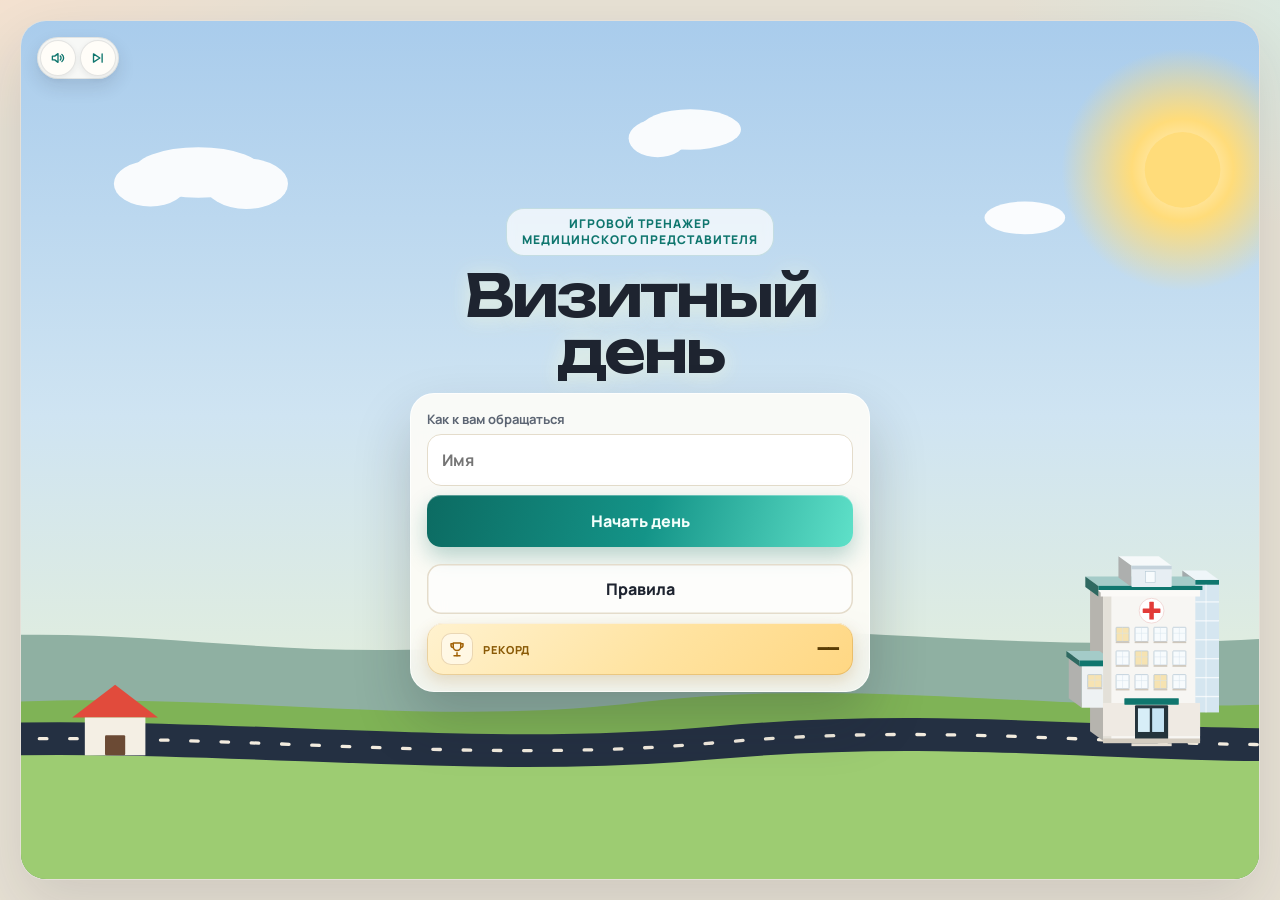
==== commit a3616673: "Score a visit from the drug table, the doctor's interests, and one promo-plan claim, and leave a wro" ====
--- a/index.html
+++ b/index.html
@@ -9,16 +9,18 @@
     <link rel="icon" href="data:image/svg+xml,%3Csvg xmlns='http://www.w3.org/2000/svg' viewBox='0 0 32 32'%3E%3Crect fill='%231e2430' rx='8' width='32' height='32'/%3E%3Cpath d='M8 22 V12 h4 v10 M14 22 V8 h4 v14 M20 22 v-6 h4 v6' fill='none' stroke='%23f6f1e7' stroke-width='2' stroke-linecap='round'/%3E%3C/svg%3E" />
     <link rel="preconnect" href="https://fonts.googleapis.com" />
     <link rel="preconnect" href="https://fonts.gstatic.com" crossorigin />
-    <link href="https://fonts.googleapis.com/css2?family=Manrope:wght@400;500;600;700;800&family=Unbounded:wght@500;600&display=swap" rel="stylesheet" />
-    <link rel="stylesheet" href="styles.css?v=drug-blue" />
+    <link href="https://fonts.googleapis.com/css2?family=Manrope:wght@400;500;600;700;800&display=swap" rel="stylesheet" />
+    <link rel="preload" href="fonts/unbounded-600-cyrillic.woff2" as="font" type="font/woff2" crossorigin />
+    <link rel="preload" href="fonts/unbounded-600-latin.woff2" as="font" type="font/woff2" crossorigin />
+    <link rel="stylesheet" href="styles.css?v=hud-round" />
   </head>
   <body>
     <div class="shell">
       <main class="stage" id="app"></main>
       <aside class="panel" id="side-right"></aside>
     </div>
-    <script src="game.js?v=medical-names"></script>
+    <script src="game.js?v=claim-miss"></script>
     <script src="portraits.js"></script>
-    <script src="app.js?v=corners"></script>
+    <script src="app.js?v=hud-round"></script>
   </body>
 </html>
--- a/styles.css
+++ b/styles.css
@@ -1,3 +1,20 @@
+@font-face {
+  font-family: Unbounded;
+  font-style: normal;
+  font-weight: 600;
+  font-display: block;
+  src: url("fonts/unbounded-600-cyrillic.woff2") format("woff2");
+  unicode-range: U+0301, U+0400-045F, U+0490-0491, U+04B0-04B1, U+2116;
+}
+@font-face {
+  font-family: Unbounded;
+  font-style: normal;
+  font-weight: 600;
+  font-display: block;
+  src: url("fonts/unbounded-600-latin.woff2") format("woff2");
+  unicode-range: U+0000-00FF, U+0131, U+0152-0153, U+02BB-02BC, U+02C6, U+02DA, U+02DC, U+0304, U+0308, U+0329, U+2000-206F, U+20AC, U+2122, U+2191, U+2193, U+2212, U+2215, U+FEFF, U+FFFD;
+}
+
 :root {
   --paper: #f6f1e7;
   --paper-2: #fffdf8;
@@ -179,16 +196,20 @@
 .menu-title .eyebrow {
   display: inline-block;
   margin: 0 0 12px;
-  padding: 6px 15px;
-  border-radius: 999px;
+  padding: 8px 16px;
+  border-radius: 18px;
   background: rgba(255, 255, 255, 0.7);
   backdrop-filter: blur(5px);
   color: var(--teal);
+  line-height: 1.35;
+  text-align: center;
   box-shadow: inset 0 0 0 1px rgba(15, 118, 110, 0.18);
 }
 .menu-title h1 {
+  font-weight: 600;
   font-size: clamp(40px, 4.6vw, 58px);
-  line-height: 1;
+  line-height: 0.96;
+  min-height: 1.92em;
   color: var(--ink);
   text-shadow: 0 2px 20px rgba(233, 242, 223, 0.95);
 }
@@ -233,14 +254,22 @@
   color: #8a5a06;
 }
 .menu-record-value {
+  flex: none;
+  width: 4.6em;
+  height: 1em;
   margin-left: auto;
   font-family: Unbounded, Manrope, sans-serif;
   font-size: 20px;
+  font-variant-numeric: tabular-nums;
+  line-height: 1;
   letter-spacing: -0.04em;
+  text-align: right;
+  white-space: nowrap;
   color: #5a3d05;
 }
 button.menu-record {
   width: 100%;
+  height: 52px;
   border: 0;
   color: inherit;
   font: inherit;
@@ -278,6 +307,25 @@
   transform: translateY(-1px);
   box-shadow: 0 14px 26px rgba(30, 36, 48, 0.28);
 }
+.menu-card .btn.btn-go {
+  min-height: 52px;
+  color: #f3fffb;
+  background-image: linear-gradient(
+    105deg,
+    #0c6b62 0%,
+    #149488 24%,
+    #5ee0c8 46%,
+    #128578 64%,
+    #0a574f 100%
+  );
+  background-size: 220% 100%;
+  background-position: 0% 50%;
+  box-shadow: 0 10px 22px rgba(12, 107, 98, 0.28), inset 0 1px 0 rgba(255, 255, 255, 0.32);
+  animation: sheet-btn-flow 4.8s ease-in-out infinite;
+}
+.menu-card .btn.btn-go:not(:disabled):hover {
+  box-shadow: 0 14px 26px rgba(12, 107, 98, 0.36), inset 0 1px 0 rgba(255, 255, 255, 0.4);
+}
 .menu-card .btn.secondary {
   background: rgba(255, 255, 255, 0.6);
   box-shadow: inset 0 0 0 1.5px var(--line);
@@ -421,6 +469,92 @@
   transition: transform 0.2s ease;
 }
 .menu-modal.is-open .menu-modal-card { transform: none; }
+#rules-modal.menu-modal {
+  position: fixed;
+  z-index: 80;
+  padding: 24px;
+  background: rgba(24, 36, 52, 0.42);
+  backdrop-filter: blur(8px);
+}
+#rules-modal .rules-card {
+  width: min(680px, 100%);
+  max-height: min(100%, calc(100dvh - 48px));
+  display: flex;
+  flex-direction: column;
+  padding: 0;
+  overflow: hidden;
+  border-radius: 28px;
+  background: #fffdf8;
+  box-shadow: 0 30px 70px rgba(30, 36, 48, 0.34);
+}
+.rules-sky {
+  position: relative;
+  flex: none;
+  display: flex;
+  align-items: flex-end;
+  min-height: 108px;
+  overflow: hidden;
+  padding: 0 16px 14px;
+  background: linear-gradient(180deg, #8ec8ef 0%, #d7eefc 64%, #fffdf8 100%);
+}
+.rules-sun {
+  position: absolute;
+  right: 108px;
+  top: 16px;
+  width: 28px;
+  height: 28px;
+  border-radius: 50%;
+  background: #ffe08a;
+  box-shadow: 0 0 0 8px rgba(255, 224, 138, 0.38);
+}
+.rules-cloud {
+  position: absolute;
+  left: 22px;
+  top: 16px;
+  width: 46px;
+  height: 16px;
+  border-radius: 16px;
+  background: #fff;
+  box-shadow: 18px -8px 0 -2px #fff, 34px 1px 0 -5px #fff;
+}
+.rules-sky .menu-modal-head {
+  width: 100%;
+  margin: 0;
+  align-items: flex-end;
+}
+#rules-modal .menu-modal-close {
+  position: absolute;
+  top: 14px;
+  right: 14px;
+  z-index: 2;
+  background: rgba(255, 253, 248, 0.9);
+  box-shadow: inset 0 0 0 1px rgba(36, 48, 66, 0.08), 0 6px 14px rgba(30, 36, 48, 0.1);
+}
+.rules-kicker {
+  margin: 0 0 2px;
+  color: #0f766e;
+  font-size: 12px;
+  font-weight: 800;
+  letter-spacing: 0.08em;
+  text-transform: uppercase;
+}
+.rules-sky .menu-modal-head h2 { font-size: 28px; }
+.rules-body {
+  min-height: 0;
+  overflow: auto;
+  padding: 2px 16px 16px;
+}
+#rules-modal .rules { gap: 8px; }
+#rules-modal .rules li {
+  background: rgba(255, 255, 255, 0.78);
+  box-shadow: inset 0 0 0 1px rgba(36, 48, 66, 0.08);
+}
+#rules-modal .rules b { background: #0f766e; }
+#rules-modal .rules li.is-trap {
+  background: #fff1ef;
+  box-shadow: inset 0 0 0 1px rgba(194, 37, 24, 0.28);
+}
+#rules-modal .rules li.is-trap b { background: #c22518; }
 .menu-modal-head {
   display: flex;
   align-items: center;
@@ -443,6 +577,305 @@
 }
 .menu-modal-close svg { width: 18px; height: 18px; }
 .menu-modal-close:hover { background: rgba(36, 48, 66, 0.12); }
+#board-modal .board-card {
+  display: flex;
+  align-items: flex-start;
+  width: min(560px, calc(100% - 28px));
+  max-height: none;
+  overflow: visible;
+  padding: 0;
+  background: transparent;
+  box-shadow: none;
+}
+.board-sheet {
+  position: relative;
+  z-index: 2;
+  flex: 1 1 auto;
+  min-width: 0;
+  display: flex;
+  flex-direction: column;
+  max-height: calc(100dvh - 148px);
+  overflow: hidden;
+  background: var(--paper-2);
+  border-radius: 28px;
+  padding: 0;
+  box-shadow: 0 30px 70px rgba(30, 36, 48, 0.34);
+}
+.board-sheet { min-height: 328px; }
+.board-sky {
+  position: relative;
+  flex: none;
+  display: flex;
+  align-items: flex-end;
+  height: 96px;
+  padding: 0 16px 14px;
+  overflow: hidden;
+  background: linear-gradient(180deg, #8ec8ef 0%, #d7eefc 68%, #fffdf8 100%);
+}
+.board-sun {
+  position: absolute;
+  right: 78px;
+  top: 16px;
+  width: 26px;
+  height: 26px;
+  border-radius: 50%;
+  background: #ffe08a;
+  box-shadow: 0 0 0 7px rgba(255, 224, 138, 0.38);
+}
+.board-cloud {
+  position: absolute;
+  left: 26px;
+  top: 18px;
+  width: 42px;
+  height: 14px;
+  border-radius: 14px;
+  background: #fff;
+  box-shadow: 16px -8px 0 -2px #fff, 30px 1px 0 -5px #fff;
+}
+.board-body {
+  display: flex;
+  flex-direction: column;
+  min-height: 0;
+  flex: 1 1 auto;
+  padding: 2px 20px 18px;
+}
+.board-head {
+  position: relative;
+  z-index: 1;
+  width: 100%;
+  margin: 0;
+}
+.board-head h2 {
+  text-shadow: 0 1px 0 rgba(255, 255, 255, 0.65);
+}
+#board-modal .menu-modal-close {
+  background: rgba(255, 253, 248, 0.82);
+  box-shadow: 0 6px 14px rgba(30, 36, 48, 0.12);
+}
+#board-modal .menu-modal-head,
+#board-modal .board-note { flex-shrink: 0; }
+.board-scroll {
+  flex: 1 1 auto;
+  min-height: 0;
+  overflow: auto;
+  scrollbar-width: thin;
+  scrollbar-color: rgba(30, 36, 48, 0.4) transparent;
+}
+.board-scroll::-webkit-scrollbar { width: 8px; }
+.board-scroll::-webkit-scrollbar-thumb {
+  background: rgba(30, 36, 48, 0.28);
+  border-radius: 99px;
+}
+.board-marks {
+  position: relative;
+  z-index: 1;
+  display: flex;
+  flex-direction: column;
+  gap: 10px;
+  flex: none;
+  align-self: stretch;
+  margin-left: -18px;
+  padding-top: 112px;
+}
+.board-marks button {
+  display: flex;
+  align-items: center;
+  gap: 10px;
+  border: 0;
+  border-radius: 0 18px 18px 0;
+  min-height: 52px;
+  padding: 8px 18px 8px 30px;
+  background: var(--mark-bg);
+  color: var(--mark-ink);
+  font-family: Unbounded, Manrope, sans-serif;
+  font-size: 13px;
+  font-weight: 800;
+  letter-spacing: -0.03em;
+  text-align: left;
+  white-space: nowrap;
+  box-shadow:
+    inset 0 1px 0 rgba(255, 255, 255, 0.7),
+    8px 12px 18px color-mix(in srgb, var(--mark) 32%, transparent);
+  transform: translateX(10px);
+  transition: transform 0.15s ease, box-shadow 0.15s ease;
+}
+.board-mark-ico {
+  flex: none;
+  width: 28px;
+  height: 28px;
+  display: grid;
+  place-items: center;
+  border-radius: 9px;
+  background: #fffdf8;
+  color: var(--mark);
+  box-shadow: inset 0 0 0 1px color-mix(in srgb, var(--mark) 28%, white);
+}
+.board-mark-ico svg { width: 16px; height: 16px; display: block; }
+.board-mark-label { line-height: 1.15; }
+.board-marks button[data-board="total"] { padding-right: 14px; }
+.board-marks button[data-board="points"] {
+  --mark: #c8960a;
+  --mark-bg: linear-gradient(180deg, #fff6cc 0%, #ffe08a 100%);
+  --mark-ink: #6d4c04;
+  --mark-on: linear-gradient(180deg, #f0c400 0%, #d4a012 100%);
+  --mark-on-ink: #3a2c00;
+}
+.board-marks button[data-board="days"] {
+  --mark: #0f766e;
+  --mark-bg: linear-gradient(180deg, #e7faf6 0%, #b7ebe3 100%);
+  --mark-ink: #0c5c56;
+  --mark-on: linear-gradient(180deg, #14998c 0%, #0b645d 100%);
+  --mark-on-ink: #fffdf8;
+}
+.board-marks button[data-board="total"] {
+  --mark: #e23d2f;
+  --mark-bg: linear-gradient(180deg, #ffe8e4 0%, #ffc2b8 100%);
+  --mark-ink: #9c2c22;
+  --mark-on: linear-gradient(180deg, #f05a4c 0%, #c43228 100%);
+  --mark-on-ink: #fffdf8;
+}
+.board-marks button:not(.is-on):hover { transform: translateX(4px); }
+.board-marks button.is-on {
+  background: var(--mark-on);
+  color: var(--mark-on-ink);
+  transform: none;
+  box-shadow:
+    inset 0 1px 0 rgba(255, 255, 255, 0.45),
+    10px 14px 22px color-mix(in srgb, var(--mark) 42%, transparent);
+}
+.board-loading {
+  display: flex;
+  flex-direction: column;
+  align-items: center;
+  gap: 10px;
+}
+.board-loading-label {
+  margin: 0;
+  color: var(--muted);
+  font-size: 13px;
+  font-weight: 800;
+  letter-spacing: 0.08em;
+  text-transform: uppercase;
+}
+.board-ride {
+  position: relative;
+  width: 100%;
+  height: 156px;
+  overflow: hidden;
+  border-radius: 18px;
+  background: linear-gradient(180deg, #9fd4f8 0 46%, #d7eefc 46% 58%, #b7e38a 58% 100%);
+}
+.board-ride-sun {
+  position: absolute;
+  right: 28px;
+  top: 14px;
+  width: 22px;
+  height: 22px;
+  border-radius: 50%;
+  background: #ffe08a;
+  box-shadow: 0 0 0 6px rgba(255, 224, 138, 0.4);
+}
+.board-ride-cloud {
+  position: absolute;
+  left: 24px;
+  top: 18px;
+  width: 34px;
+  height: 12px;
+  border-radius: 12px;
+  background: #fff;
+  box-shadow: 12px -6px 0 -2px #fff, 24px 1px 0 -4px #fff;
+}
+.board-ride-home,
+.board-ride-clinic {
+  position: absolute;
+  bottom: 52px;
+  background: #fffdf8;
+}
+.board-ride-home {
+  left: 22px;
+  width: 20px;
+  height: 14px;
+  border-radius: 2px 2px 0 0;
+}
+.board-ride-home::before {
+  content: "";
+  position: absolute;
+  left: -4px;
+  right: -4px;
+  top: -9px;
+  height: 11px;
+  background: #e23d2f;
+  clip-path: polygon(50% 0, 100% 100%, 0 100%);
+}
+.board-ride-clinic {
+  right: 18px;
+  width: 24px;
+  height: 20px;
+  border-radius: 3px 3px 0 0;
+  box-shadow: inset 0 -6px 0 #e7f4fb;
+}
+.board-ride-clinic::before {
+  content: "";
+  position: absolute;
+  left: 50%;
+  top: 4px;
+  width: 8px;
+  height: 8px;
+  transform: translateX(-50%);
+  background:
+    linear-gradient(#e23d2f, #e23d2f) center / 8px 2px no-repeat,
+    linear-gradient(#e23d2f, #e23d2f) center / 2px 8px no-repeat;
+}
+.board-ride-road {
+  container-type: inline-size;
+  position: absolute;
+  left: 14px;
+  right: 14px;
+  bottom: 18px;
+  height: 26px;
+  border-radius: 8px;
+  background: #243042;
+  box-shadow: 0 7px 0 #1a2433;
+}
+.board-ride-scale {
+  position: absolute;
+  left: 10px;
+  right: 10px;
+  top: 50%;
+  height: 3px;
+  margin-top: -1.5px;
+  border-radius: 99px;
+  background: repeating-linear-gradient(90deg, rgba(255, 255, 255, 0.92) 0 8px, transparent 8px 16px);
+  animation: board-dash 0.55s linear infinite;
+}
+.board-ride-car {
+  position: absolute;
+  left: 2px;
+  bottom: 8px;
+  width: 74px;
+  height: 32px;
+  animation: board-drive 2.4s linear infinite;
+  filter: drop-shadow(0 2px 1px rgba(30, 36, 48, 0.35));
+}
+.board-ride-car .car { display: block; width: 100%; height: 100%; overflow: visible; }
+.board-ride .car-wheel { animation: car-roll 0.42s linear infinite; }
+.board-ride .car-suspension,
+.board-ride .car-spring { animation-duration: 0.26s; }
+@keyframes board-dash {
+  to { background-position: -16px 0; }
+}
+@keyframes board-drive {
+  from { transform: translateX(0); }
+  to { transform: translateX(calc(100cqi - 78px)); }
+}
+@media (prefers-reduced-motion: reduce) {
+  .board-ride-scale,
+  .board-ride-car,
+  .board-ride .car-wheel,
+  .board-ride .car-suspension,
+  .board-ride .car-spring { animation: none; }
+  .board-ride-car { left: calc(50% - 37px); }
+}
 .board-tabs {
   display: grid;
   grid-template-columns: repeat(3, minmax(0, 1fr));
@@ -478,7 +911,7 @@
 }
 .board-list li {
   display: grid;
-  grid-template-columns: 28px minmax(0, 1fr) auto;
+  grid-template-columns: 32px minmax(0, 1fr) auto;
   gap: 8px;
   align-items: center;
   min-height: 42px;
@@ -488,13 +921,34 @@
   box-shadow: inset 0 0 0 1px var(--line);
 }
 .board-list .rank {
+  display: grid;
+  place-items: center;
+  width: 28px;
+  height: 28px;
   font-family: Unbounded, Manrope, sans-serif;
   font-size: 13px;
   color: var(--muted);
 }
-.board-list .is-1 .rank { color: #a16207; }
-.board-list .is-2 .rank { color: #5c6573; }
-.board-list .is-3 .rank { color: #9a3412; }
+.board-list .cup {
+  display: block;
+  width: 24px;
+  height: 24px;
+}
+.board-list .is-1 {
+  background: linear-gradient(180deg, #fff6cc 0%, #ffe08a 100%);
+  box-shadow: inset 0 0 0 1px #e2b84a;
+}
+.board-list .is-1 .rank { color: #c8960a; }
+.board-list .is-2 {
+  background: linear-gradient(180deg, #f7f8fa 0%, #d5dbe3 100%);
+  box-shadow: inset 0 0 0 1px #b7c0cb;
+}
+.board-list .is-2 .rank { color: #7d8794; }
+.board-list .is-3 {
+  background: linear-gradient(180deg, #fff0e2 0%, #f0c09a 100%);
+  box-shadow: inset 0 0 0 1px #d59262;
+}
+.board-list .is-3 .rank { color: #b4632a; }
 .board-list .who {
   overflow: hidden;
   text-overflow: ellipsis;
@@ -511,7 +965,7 @@
   color: var(--teal);
 }
 .board-list .val { font-weight: 800; }
-.board-list .is-you {
+.board-list .is-you:not(.is-1):not(.is-2):not(.is-3) {
   background: #e7f6f3;
   box-shadow: inset 0 0 0 1.5px rgba(15, 118, 110, 0.45);
 }
@@ -589,6 +1043,12 @@
 
 .rules p { margin: 0; line-height: 1.4; }
 .rules span { display: block; color: var(--muted); font-size: 13px; margin-top: 2px; }
+.rules li.is-trap {
+  background: #fff1ef;
+  box-shadow: inset 0 0 0 1px rgba(194, 37, 24, 0.28), var(--shadow);
+}
+.rules li.is-trap b { background: #c22518; }
+.rules li.is-trap p { color: #9f1d14; font-weight: 700; }
 
 .block-title {
   margin: 22px 0 8px;
@@ -928,6 +1388,31 @@
 .icon-btn:hover { background: #f3fbf8; }
 .icon-finish { color: var(--coral); }
 .icon-finish:hover { background: #fff4f1; }
+.top-links .icon-btn {
+  width: 44px;
+  height: 44px;
+  min-height: 44px;
+  color: #fff;
+  transition: transform 0.12s ease, box-shadow 0.12s ease;
+}
+.top-links .icon-btn svg { width: 20px; height: 20px; }
+.top-links .icon-rules {
+  background: linear-gradient(180deg, #2bb8a8 0%, #0c6b62 100%);
+  box-shadow: inset 0 1px 0 rgba(255, 255, 255, 0.4), 0 8px 16px rgba(12, 107, 98, 0.32);
+}
+.top-links .icon-finish {
+  background: linear-gradient(180deg, #f07a64 0%, #c22518 100%);
+  box-shadow: inset 0 1px 0 rgba(255, 255, 255, 0.4), 0 8px 16px rgba(194, 37, 24, 0.32);
+}
+.top-links .icon-btn:hover { transform: translateY(-1px); }
+.top-links .icon-rules:hover {
+  background: linear-gradient(180deg, #3ec7b6 0%, #0e766c 100%);
+  box-shadow: inset 0 1px 0 rgba(255, 255, 255, 0.5), 0 12px 20px rgba(12, 107, 98, 0.4);
+}
+.top-links .icon-finish:hover {
+  background: linear-gradient(180deg, #f58b76 0%, #cf2d1e 100%);
+  box-shadow: inset 0 1px 0 rgba(255, 255, 255, 0.5), 0 12px 20px rgba(194, 37, 24, 0.4);
+}
 
 .map-frame {
   position: relative;
@@ -1165,9 +1650,9 @@
 .banner-pts-open {
   background:
     linear-gradient(180deg, rgba(255, 255, 255, 0.78), rgba(255, 255, 255, 0.16) 48%),
-    color-mix(in srgb, var(--spec, #0f766e) 24%, white);
-  color: color-mix(in srgb, var(--spec, #0f766e) 74%, #1e2430);
-  box-shadow: inset 0 0 0 1px color-mix(in srgb, var(--spec, #0f766e) 28%, white);
+    color-mix(in srgb, var(--pts, var(--spec, #0f766e)) 24%, white);
+  color: color-mix(in srgb, var(--pts, var(--spec, #0f766e)) 74%, #1e2430);
+  box-shadow: inset 0 0 0 1px color-mix(in srgb, var(--pts, var(--spec, #0f766e)) 28%, white);
 }
 .banner-pts-done {
   display: none;
@@ -1186,7 +1671,7 @@
   font-weight: 600;
   letter-spacing: -0.04em;
   line-height: 1;
-  color: color-mix(in srgb, var(--spec, #0f766e) 82%, #1e2430);
+  color: color-mix(in srgb, var(--pts, var(--spec, #0f766e)) 82%, #1e2430);
 }
 .banner-unit {
   font-family: Manrope, sans-serif;
@@ -1485,17 +1970,56 @@
 }
 .game-corner > * { pointer-events: auto; }
 .portfolio-btn {
+  position: relative;
+  isolation: isolate;
+  overflow: hidden;
   display: flex;
   align-items: center;
-  gap: 8px;
-  height: 42px;
-  padding: 0 14px 0 12px;
+  gap: 10px;
+  height: 46px;
+  padding: 0 18px 0 6px;
   border: 0;
   border-radius: 999px;
-  background: rgba(255, 253, 248, 0.94);
-  color: var(--ink);
-  font-weight: 800;
-  box-shadow: inset 0 0 0 1px rgba(36, 48, 66, 0.1), 0 8px 18px rgba(30, 36, 48, 0.16);
+  background:
+    linear-gradient(180deg, rgba(255, 228, 170, 0.18), transparent 46%),
+    linear-gradient(180deg, #2c3546 0%, #161b24 100%);
+  color: #ffe7b0;
+  font-size: 13px;
+  font-weight: 800;
+  letter-spacing: 0.14em;
+  box-shadow:
+    inset 0 1px 0 rgba(255, 228, 170, 0.38),
+    inset 0 0 0 1px rgba(212, 168, 74, 0.62),
+    0 12px 24px rgba(22, 27, 36, 0.34);
+  animation: portfolio-pulse 2.8s ease-in-out infinite;
+  transition: transform 0.12s ease, box-shadow 0.12s ease;
+}
+.portfolio-btn::after {
+  content: "";
+  position: absolute;
+  z-index: 2;
+  top: -30%;
+  bottom: -30%;
+  left: 0;
+  width: 38%;
+  background: linear-gradient(100deg, transparent, rgba(255, 248, 226, 0.72), transparent);
+  transform: translateX(-220%) skewX(-16deg);
+  animation: portfolio-gleam 3.6s ease-in-out infinite;
+  pointer-events: none;
+}
+.portfolio-mark {
+  position: relative;
+  z-index: 1;
+  width: 34px;
+  height: 34px;
+  display: grid;
+  place-items: center;
+  border-radius: 999px;
+  background: linear-gradient(180deg, #ffe9b4 0%, #e4b14a 100%);
+  color: #3a2c00;
+  box-shadow:
+    inset 0 1px 0 rgba(255, 255, 255, 0.75),
+    0 2px 6px rgba(0, 0, 0, 0.28);
 }
 .portfolio-btn svg {
   width: 18px;
@@ -1506,77 +2030,144 @@
   stroke-linecap: round;
   stroke-linejoin: round;
 }
-.portfolio-btn:hover { background: #fff; }
-.portfolio-card { width: min(760px, 100%); }
+.portfolio-btn:hover {
+  animation: none;
+  transform: translateY(-1px);
+  box-shadow:
+    inset 0 1px 0 rgba(255, 228, 170, 0.5),
+    inset 0 0 0 1px rgba(232, 190, 96, 0.8),
+    0 16px 28px rgba(22, 27, 36, 0.4);
+}
+@keyframes portfolio-pulse {
+  0%, 100% { transform: scale(1); }
+  50% { transform: scale(1.045); }
+}
+@keyframes portfolio-gleam {
+  0%, 42% { transform: translateX(-220%) skewX(-16deg); }
+  72%, 100% { transform: translateX(420%) skewX(-16deg); }
+}
+.portfolio-card { width: min(860px, 100%); padding: 16px 16px 14px; }
+.portfolio-card .menu-modal-head { margin-bottom: 8px; }
 .portfolio-note {
-  margin: -6px 0 14px;
+  margin: 0 0 10px;
   color: var(--muted);
-  font-size: 14px;
-  line-height: 1.4;
+  font-size: 13px;
+  line-height: 1.35;
 }
 .portfolio-board {
   display: grid;
   grid-template-columns: repeat(4, minmax(0, 1fr));
-  gap: 10px;
+  gap: 8px;
 }
 .portfolio-col {
-  padding: 12px 10px 10px;
-  border-radius: 18px;
-  background: rgba(255, 255, 255, 0.62);
+  padding: 8px 8px 8px;
+  border-radius: 16px;
+  background: rgba(255, 255, 255, 0.72);
   box-shadow: inset 0 0 0 1px rgba(36, 48, 66, 0.08);
 }
 .portfolio-col h3 {
   display: block;
   width: fit-content;
   max-width: 100%;
-  margin: 0 auto 12px;
-  padding: 6px 14px;
+  margin: 0 auto 8px;
+  padding: 4px 12px;
   border-radius: 999px;
   background: #3451a3;
   color: #fffdf8;
-  font-size: 14px;
+  font-size: 13px;
   font-weight: 800;
   letter-spacing: -0.02em;
   line-height: 1.25;
   text-align: center;
-  box-shadow: 0 6px 14px rgba(52, 81, 163, 0.28);
+  box-shadow: 0 4px 10px rgba(52, 81, 163, 0.22);
 }
 .portfolio-col ol {
   display: flex;
   flex-direction: column;
-  gap: 6px;
+  gap: 4px;
   margin: 0;
   padding: 0;
   list-style: none;
 }
 .portfolio-rank {
   display: flex;
-  flex-direction: column;
+  flex-direction: row;
   align-items: center;
-  justify-content: center;
-  gap: 8px;
-  min-height: 72px;
-  padding: 12px 10px;
-  border-radius: 12px;
+  justify-content: space-between;
+  gap: 6px;
+  min-height: 0;
+  padding: 3px 3px 3px 9px;
+  border-radius: 999px;
+  text-align: left;
+  color: var(--ink);
+  background: color-mix(in srgb, var(--chip) 14%, white);
+  box-shadow: none;
+}
+.portfolio-rank span {
+  min-width: 0;
+  font-size: 12.5px;
+  font-weight: 800;
+  line-height: 1.15;
+  color: #1e2430;
+}
+.portfolio-rank b {
+  flex: none;
+  min-width: 44px;
+  padding: 4px 7px;
+  border-radius: 999px;
+  font-size: 12px;
+  font-weight: 800;
+  line-height: 1;
+  letter-spacing: -0.03em;
   text-align: center;
-  color: var(--ink);
-  box-shadow: inset 4px 0 0 var(--chip), inset 0 0 0 1px color-mix(in srgb, var(--chip) 45%, transparent);
-}
-.portfolio-rank span { font-size: 15px; font-weight: 800; line-height: 1.2; color: #1e2430; }
-.portfolio-rank b {
-  font-size: 12px;
-  font-weight: 800;
-  line-height: 1.2;
-  padding: 5px 10px;
-  border-radius: 999px;
+  font-variant-numeric: tabular-nums;
   color: #fff;
   background: var(--chip);
-}
-.portfolio-rank.is-full { --chip: #157a32; background: #dff6dc; }
-.portfolio-rank.is-half { --chip: #f0c400; background: #fff176; }
-.portfolio-rank.is-half b { color: #3a2c00; }
-.portfolio-rank.is-quarter { --chip: #e65100; background: #ff9a3c; }
-.portfolio-rank.is-zero { --chip: #c22518; background: #ffd0cb; }
+  box-shadow: inset 0 1px 0 rgba(255, 255, 255, 0.28);
+}
+.portfolio-rank.is-full { --chip: #157a32; }
+.portfolio-rank.is-half { --chip: #e0b000; }
+.portfolio-rank.is-half b { color: #3a2c00; background: #ffe14a; }
+.portfolio-rank.is-quarter { --chip: #e65100; }
+.portfolio-rank.is-zero { --chip: #c22518; }
+.portfolio-claims {
+  margin-top: 8px;
+  padding-top: 7px;
+  border-top: 1px solid rgba(36, 48, 66, 0.1);
+}
+.portfolio-claims > p {
+  margin: 0 0 6px;
+  font-size: 10px;
+  font-weight: 800;
+  letter-spacing: 0.04em;
+  text-transform: uppercase;
+  color: var(--muted);
+  text-align: center;
+}
+.portfolio-claims ul {
+  display: grid;
+  gap: 4px;
+  margin: 0;
+  padding: 0;
+  list-style: none;
+}
+.portfolio-claims li {
+  padding: 5px 7px;
+  border-radius: 8px;
+  background: #eef8e8;
+  color: #176b32;
+  font-size: 11.5px;
+  font-weight: 700;
+  line-height: 1.3;
+  text-align: left;
+}
+.portfolio-claims .is-empty {
+  margin: 0;
+  letter-spacing: 0;
+  text-transform: none;
+  font-size: 12px;
+  line-height: 1.35;
+}
 @media (max-width: 720px) {
   .portfolio-board { grid-template-columns: 1fr 1fr; }
 }
@@ -1865,11 +2456,30 @@
   transform: translateY(-100%) scale(1);
   transition: opacity .32s ease, transform .46s cubic-bezier(.16, 1.12, .32, 1);
 }
+.visit-actions { display: grid; gap: 14px; margin-top: 14px; }
+.claim-sheet .replies { gap: 14px; margin-top: 14px; }
+.claim-sheet .reply { min-height: 52px; }
+.overlay.has-drugs > .sheet.is-behind,
 .overlay.has-contact > .sheet.is-behind {
   filter: blur(2px) saturate(0.85);
   transform: scale(0.97);
   pointer-events: none;
 }
+.drug-modal {
+  position: absolute;
+  inset: 0;
+  z-index: 3;
+  display: flex;
+  align-items: center;
+  justify-content: center;
+  padding: 28px;
+}
+.drug-sheet {
+  width: min(100%, 520px);
+  max-height: 100%;
+}
+.drug-sheet h2 { font-size: 22px; }
+.drug-sheet .drugs { margin: 4px 0 0; gap: 8px; }
 .contact-sheet {
   position: absolute;
   z-index: 2;
@@ -2110,6 +2720,8 @@
 .payoff-pair .is-up b { color: #f4fff6; background: #1f8a45; }
 .payoff-pair .is-down { color: #9a3412; background: #fff1ec; }
 .payoff-pair .is-down b { color: #fff7f4; background: #c2412d; }
+.payoff-pair .is-same { color: #3d4a5c; background: #f3f1ea; }
+.payoff-pair .is-same b { color: #1e2430; background: #e4e0d4; }
 @media (max-width: 440px) {
   .payoff-pair { grid-template-columns: 1fr; }
 }
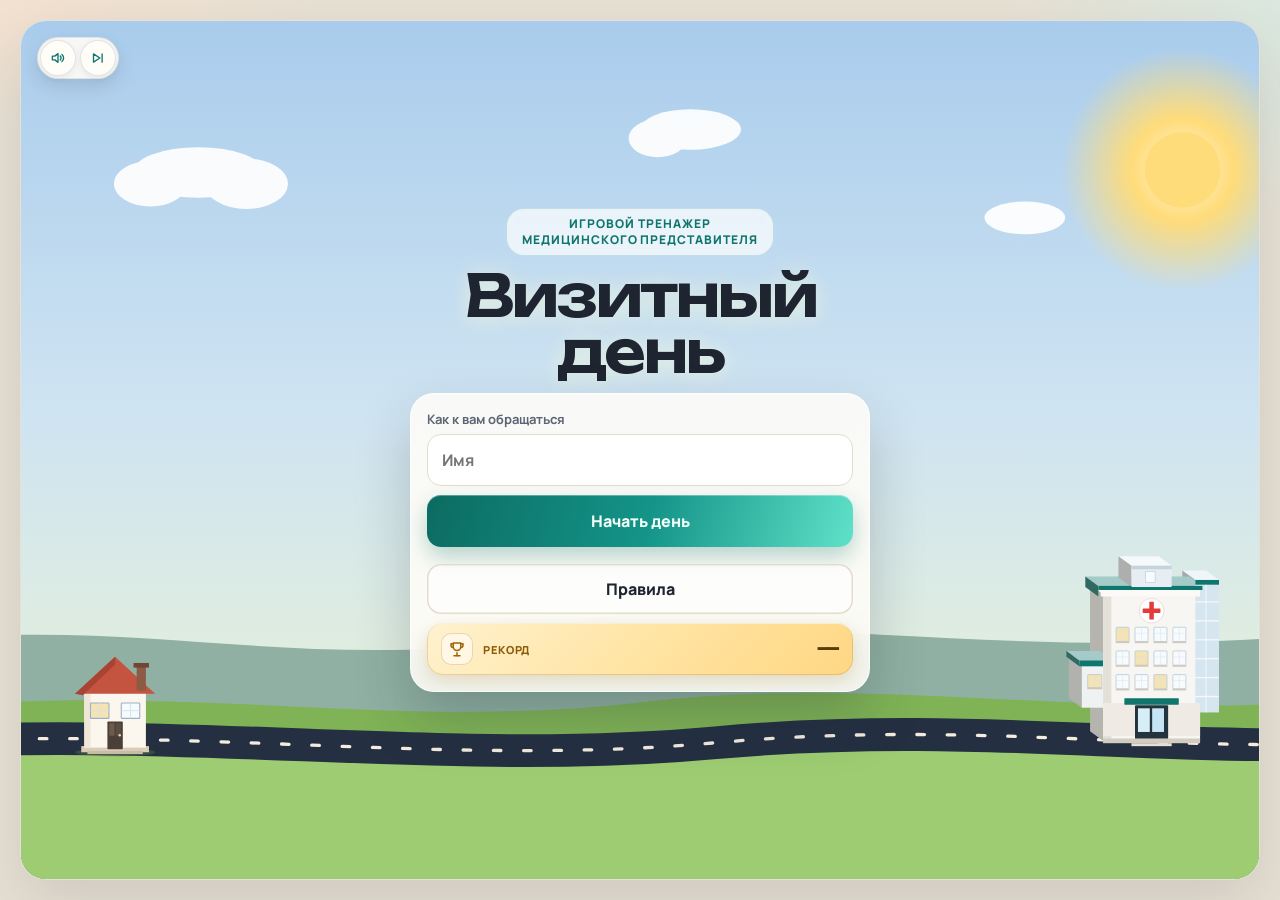
==== commit d6d31983: "Let a chosen drug read as a quiet confirmation, and ask for a claim that matches the promo plan. Dra" ====
--- a/index.html
+++ b/index.html
@@ -12,7 +12,7 @@
     <link href="https://fonts.googleapis.com/css2?family=Manrope:wght@400;500;600;700;800&display=swap" rel="stylesheet" />
     <link rel="preload" href="fonts/unbounded-600-cyrillic.woff2" as="font" type="font/woff2" crossorigin />
     <link rel="preload" href="fonts/unbounded-600-latin.woff2" as="font" type="font/woff2" crossorigin />
-    <link rel="stylesheet" href="styles.css?v=hud-round" />
+    <link rel="stylesheet" href="styles.css?v=claim-note" />
   </head>
   <body>
     <div class="shell">
@@ -21,6 +21,6 @@
     </div>
     <script src="game.js?v=claim-miss"></script>
     <script src="portraits.js"></script>
-    <script src="app.js?v=hud-round"></script>
+    <script src="app.js?v=claim-note"></script>
   </body>
 </html>
--- a/styles.css
+++ b/styles.css
@@ -2243,6 +2243,13 @@
   padding: 28px;
 }
 .overlay[hidden] { display: none; }
+.overlay.has-contact {
+  position: fixed;
+  z-index: 70;
+  padding: 24px;
+  background: rgba(24, 36, 52, 0.42);
+  backdrop-filter: blur(8px);
+}
 
 .sheet {
   width: min(100%, 520px);
@@ -2457,6 +2464,14 @@
   transition: opacity .32s ease, transform .46s cubic-bezier(.16, 1.12, .32, 1);
 }
 .visit-actions { display: grid; gap: 14px; margin-top: 14px; }
+.claim-sheet .menu-modal-head { margin-bottom: 6px; }
+.claim-sheet .claim-note {
+  margin: 0 0 10px;
+  color: var(--muted);
+  font-size: 13px;
+  font-weight: 700;
+  line-height: 1.35;
+}
 .claim-sheet .replies { gap: 14px; margin-top: 14px; }
 .claim-sheet .reply { min-height: 52px; }
 .overlay.has-drugs > .sheet.is-behind,
@@ -2778,6 +2793,97 @@
 .stamp.quarter { color: #3451a3; }
 .stamp.none { color: var(--muted); }
 .stamp.dislike { color: var(--bad); }
+.result-factors {
+  display: flex;
+  flex-wrap: wrap;
+  gap: 8px;
+  margin: 14px 0 0;
+  padding: 0;
+  list-style: none;
+}
+.result-factors li {
+  display: flex;
+  align-items: center;
+  gap: 8px;
+  min-height: 34px;
+  margin: 0;
+  padding: 3px 3px 3px 12px;
+  border-radius: 999px;
+  background: #f6f1e7;
+  box-shadow: inset 0 0 0 1px rgba(36, 48, 66, 0.08);
+}
+.result-factors span {
+  font-size: 11px;
+  font-weight: 800;
+  letter-spacing: 0.05em;
+  text-transform: uppercase;
+  color: var(--muted);
+}
+.result-factors b {
+  min-width: 28px;
+  padding: 4px 9px;
+  border-radius: 999px;
+  background: #1e2430;
+  color: #fff;
+  font-size: 13px;
+  line-height: 1.2;
+  text-align: center;
+}
+.result-factors .is-up b { background: #157a32; }
+.result-factors .is-down b { background: #c22518; }
+.result-factors .is-same b { background: #e4e0d4; color: #1e2430; }
+.result-factors .is-zero b { background: #c22518; }
+.result-notes {
+  display: grid;
+  gap: 6px;
+  margin-top: 10px;
+}
+.result-notes p {
+  margin: 0;
+  padding: 8px 12px;
+  border-radius: 14px;
+  background: rgba(255, 255, 255, 0.72);
+  box-shadow: inset 0 0 0 1px rgba(36, 48, 66, 0.08);
+  color: var(--ink);
+  font-size: 14px;
+  font-weight: 650;
+  line-height: 1.35;
+}
+.result-notes .is-up { background: #eef8e8; color: #176b32; }
+.result-notes .is-down { background: #fff1ef; color: #9f1d14; }
+.result-notes .is-same { background: #f6f1e7; color: #3d4a5c; }
+.result-status {
+  display: grid;
+  grid-template-columns: repeat(2, minmax(0, 1fr));
+  gap: 8px;
+  margin: 12px 0 4px;
+  padding: 0;
+  list-style: none;
+}
+.result-status li {
+  display: flex;
+  flex-direction: column;
+  gap: 2px;
+  min-width: 0;
+  margin: 0;
+  padding: 8px 10px;
+  border-radius: 14px;
+  background: linear-gradient(180deg, #fffdf8, #f3ecdf);
+  box-shadow: inset 0 0 0 1px rgba(36, 48, 66, 0.08);
+}
+.result-status span {
+  font-size: 10px;
+  font-weight: 800;
+  letter-spacing: 0.06em;
+  text-transform: uppercase;
+  color: var(--muted);
+}
+.result-status b {
+  font-size: 15px;
+  font-weight: 800;
+  letter-spacing: -0.03em;
+  line-height: 1.2;
+}
 
 .summary h1 { font-size: clamp(34px, 3.6vw, 48px); }
 .grade { margin: 8px 0 0; font-size: 18px; font-weight: 800; }
